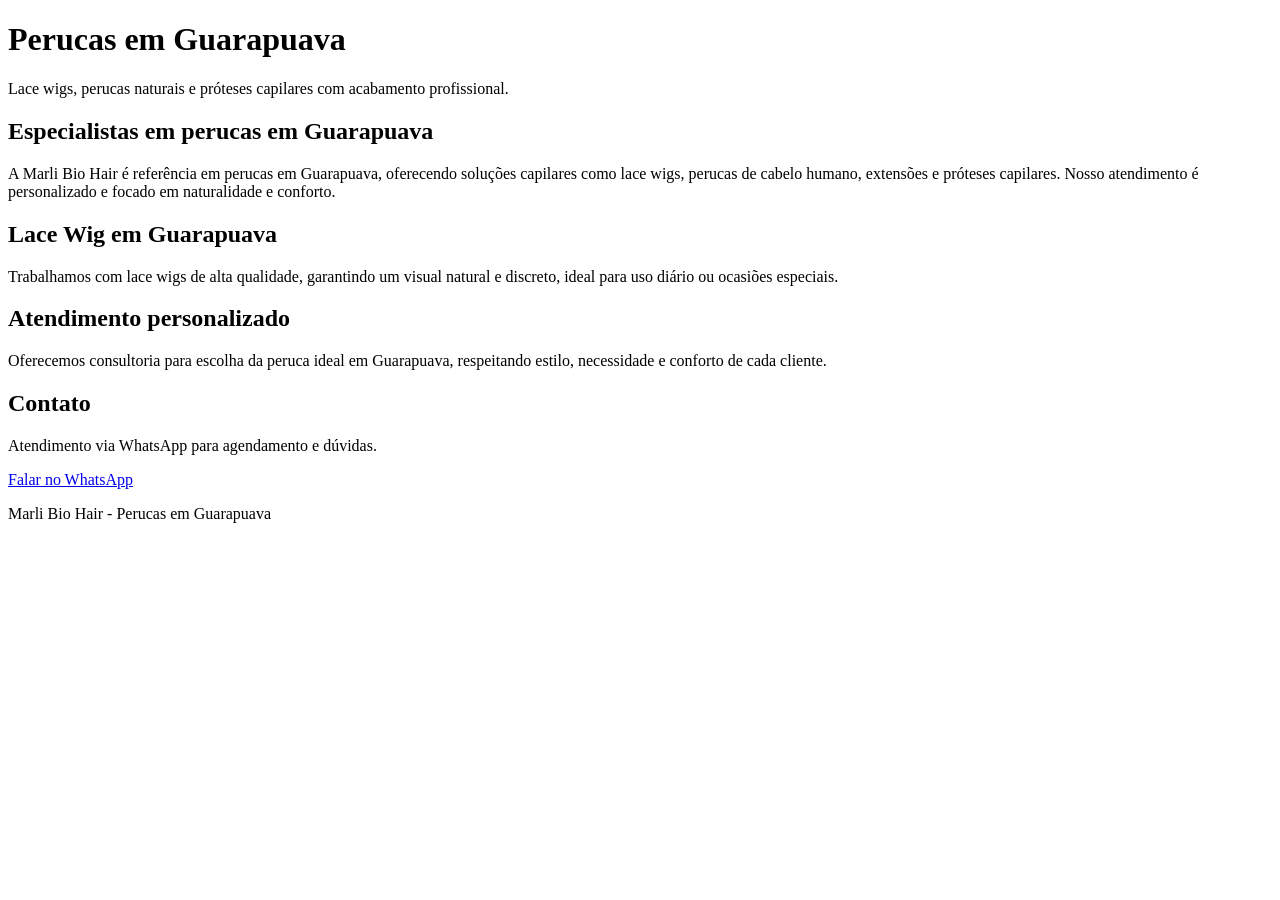
==== perucas-guarapuava.html @ f572aa87 "refactor" ====
<!DOCTYPE html>
<html lang="pt-br">

<head>
  <meta charset="UTF-8">
  <meta name="viewport" content="width=device-width, initial-scale=1.0">

  <title>Perucas em Guarapuava | Lace Wig e Cabelos Naturais | Marli Bio Hair</title>

  <meta name="description" content="Especialistas em perucas em Guarapuava. Lace wigs, próteses capilares e cabelos naturais com atendimento personalizado e resultado natural.">

  <link rel="canonical" href="https://leads777-gif.github.io/marli-bio-hair/perucas-guarapuava.html">

  <meta name="robots" content="index,follow">
</head>

<body>

  <header>
    <h1>Perucas em Guarapuava</h1>
    <p>Lace wigs, perucas naturais e próteses capilares com acabamento profissional.</p>
  </header>

  <main>

    <section>
      <h2>Especialistas em perucas em Guarapuava</h2>
      <p>
        A Marli Bio Hair é referência em perucas em Guarapuava, oferecendo soluções capilares
        como lace wigs, perucas de cabelo humano, extensões e próteses capilares.
        Nosso atendimento é personalizado e focado em naturalidade e conforto.
      </p>
    </section>

    <section>
      <h2>Lace Wig em Guarapuava</h2>
      <p>
        Trabalhamos com lace wigs de alta qualidade, garantindo um visual natural e discreto,
        ideal para uso diário ou ocasiões especiais.
      </p>
    </section>

    <section>
      <h2>Atendimento personalizado</h2>
      <p>
        Oferecemos consultoria para escolha da peruca ideal em Guarapuava,
        respeitando estilo, necessidade e conforto de cada cliente.
      </p>
    </section>

    <section>
      <h2>Contato</h2>
      <p>
        Atendimento via WhatsApp para agendamento e dúvidas.
      </p>

      <a href="https://wa.me/5542999454147" target="_blank">
        Falar no WhatsApp
      </a>
    </section>

  </main>

  <footer>
    <p>Marli Bio Hair - Perucas em Guarapuava</p>
  </footer>

</body>
</html>
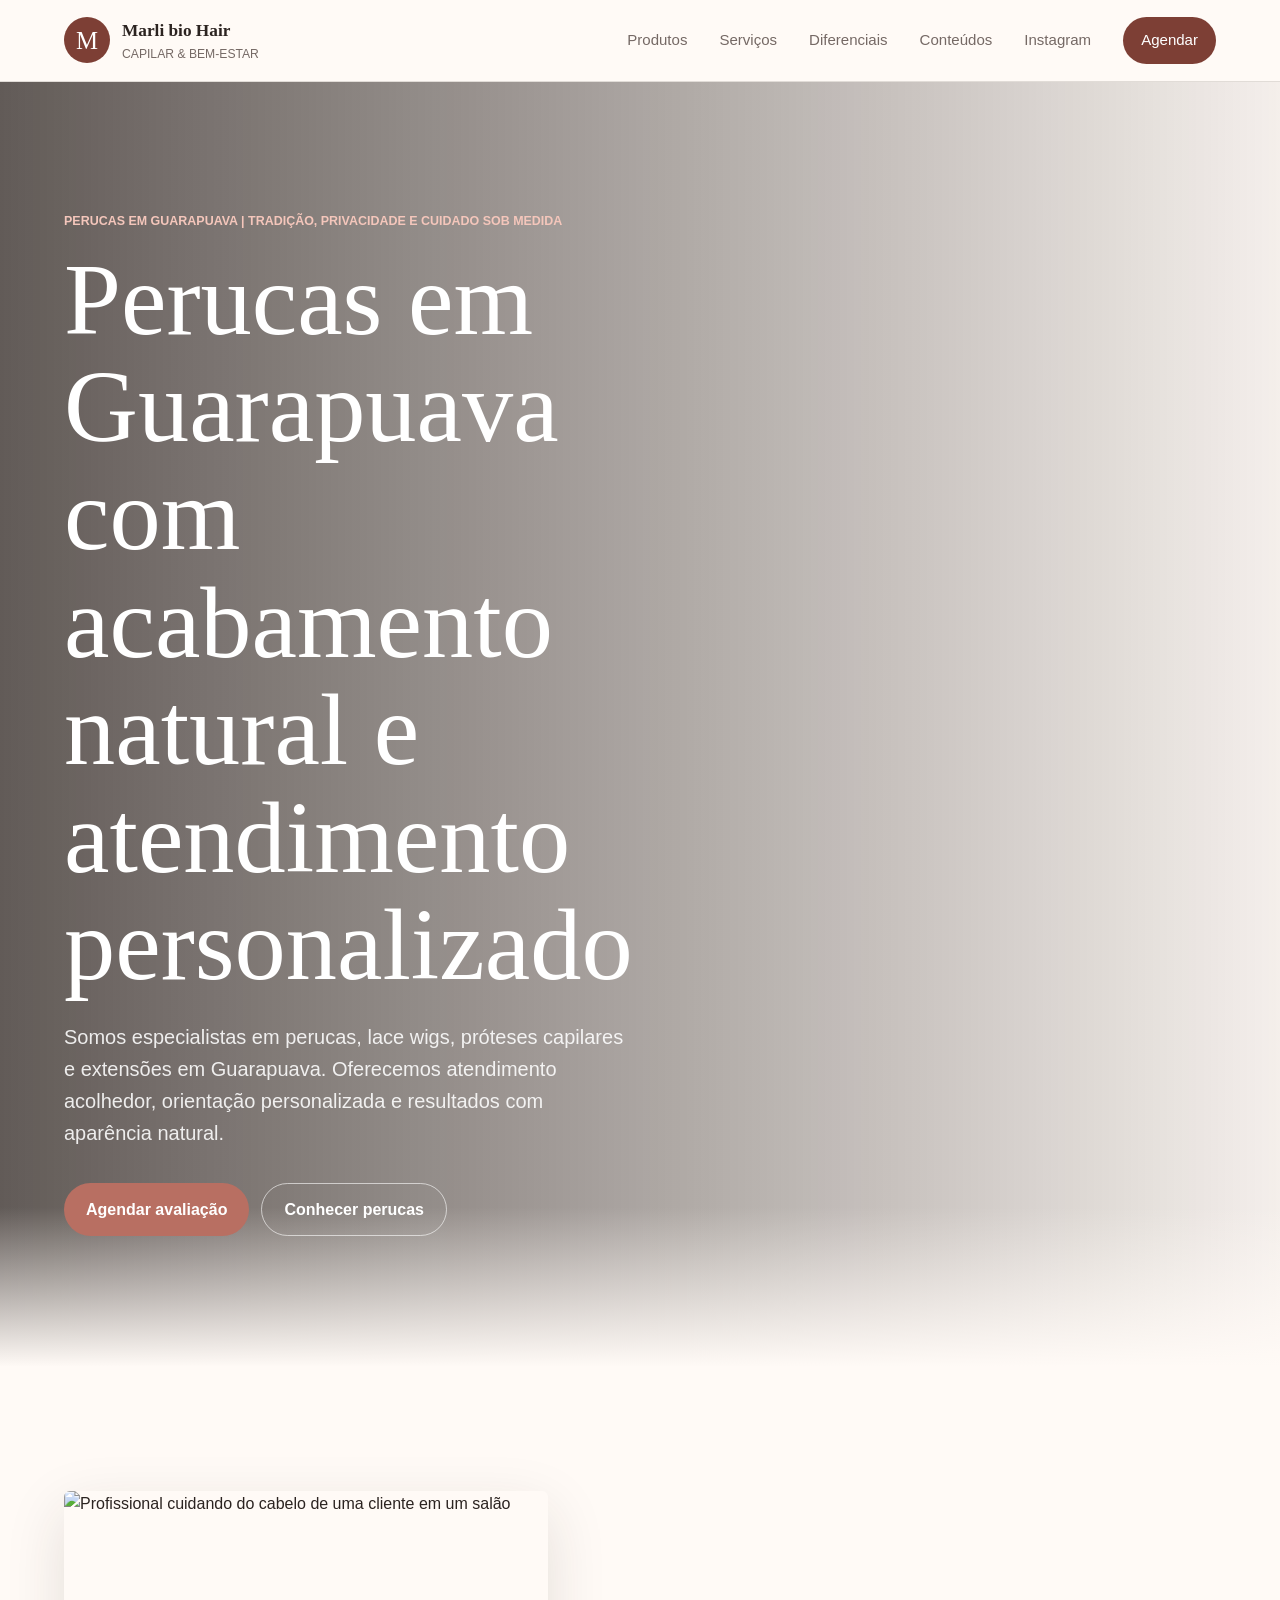
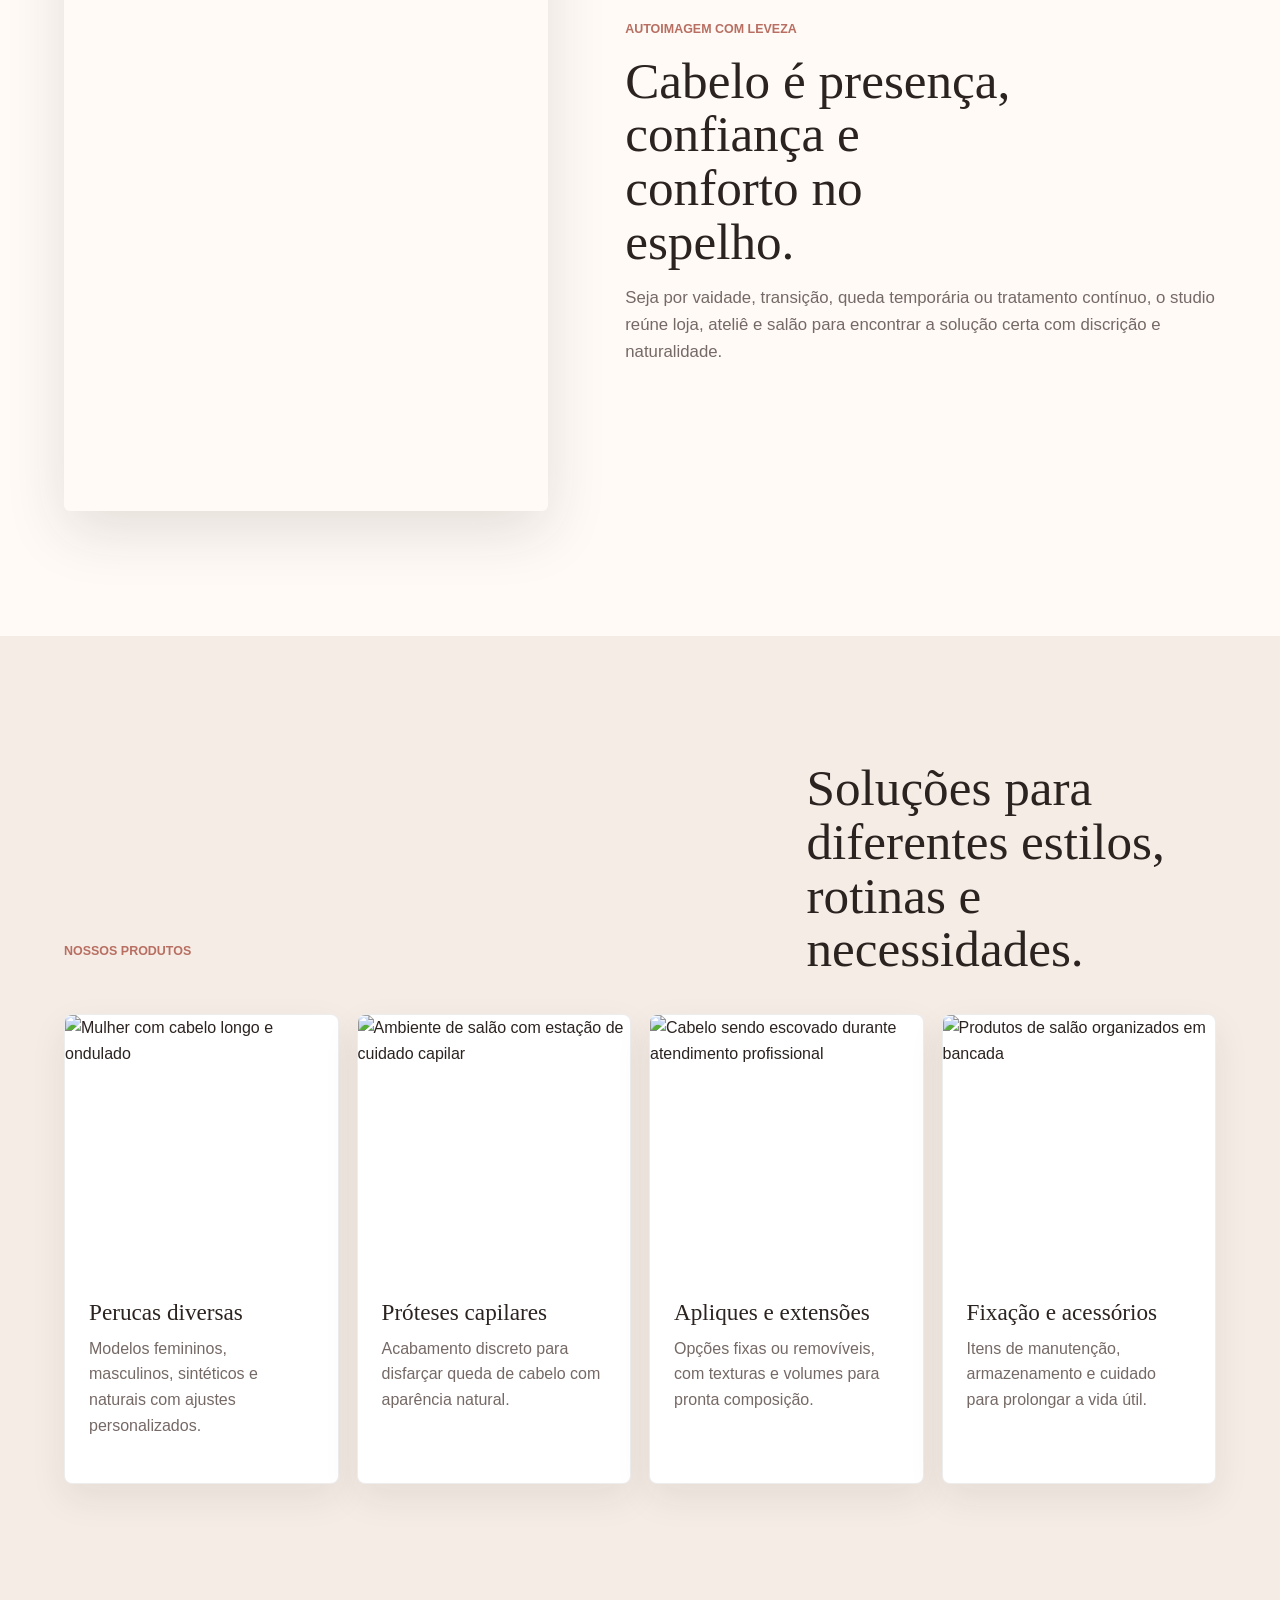
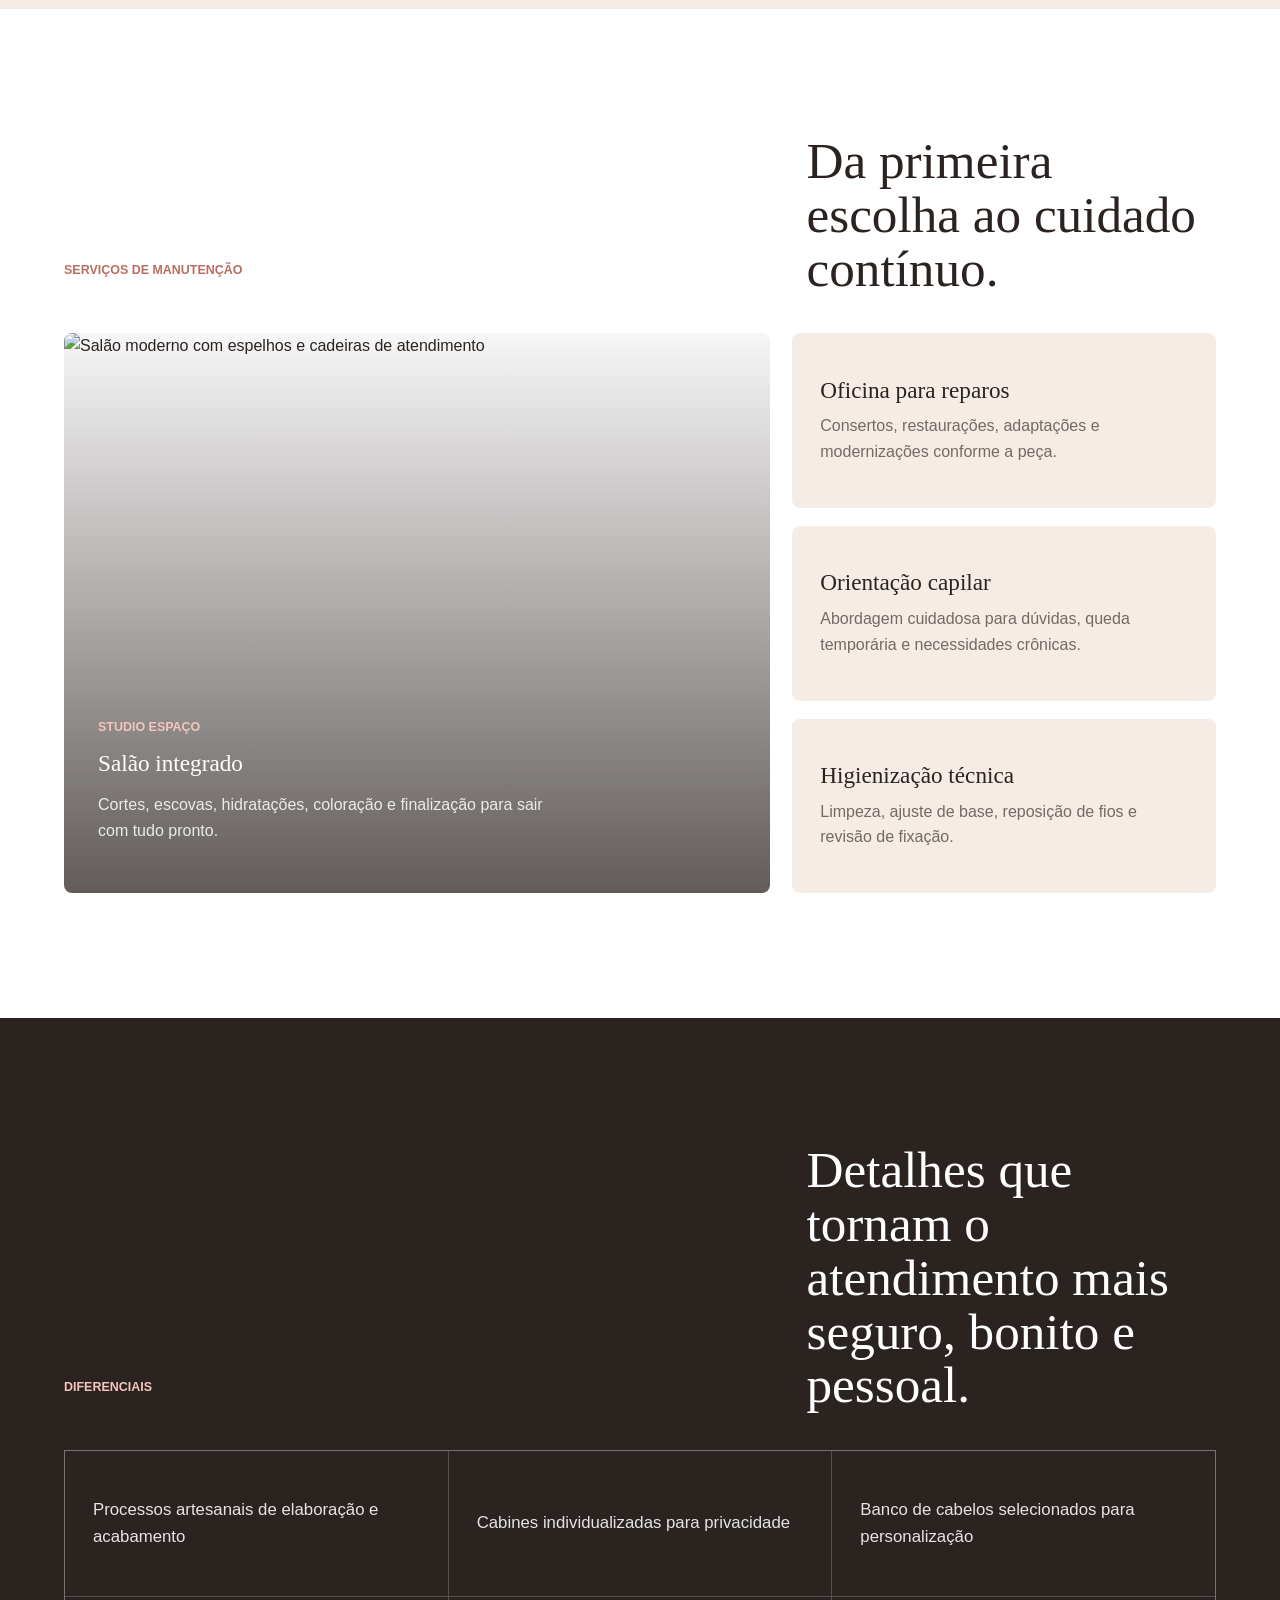
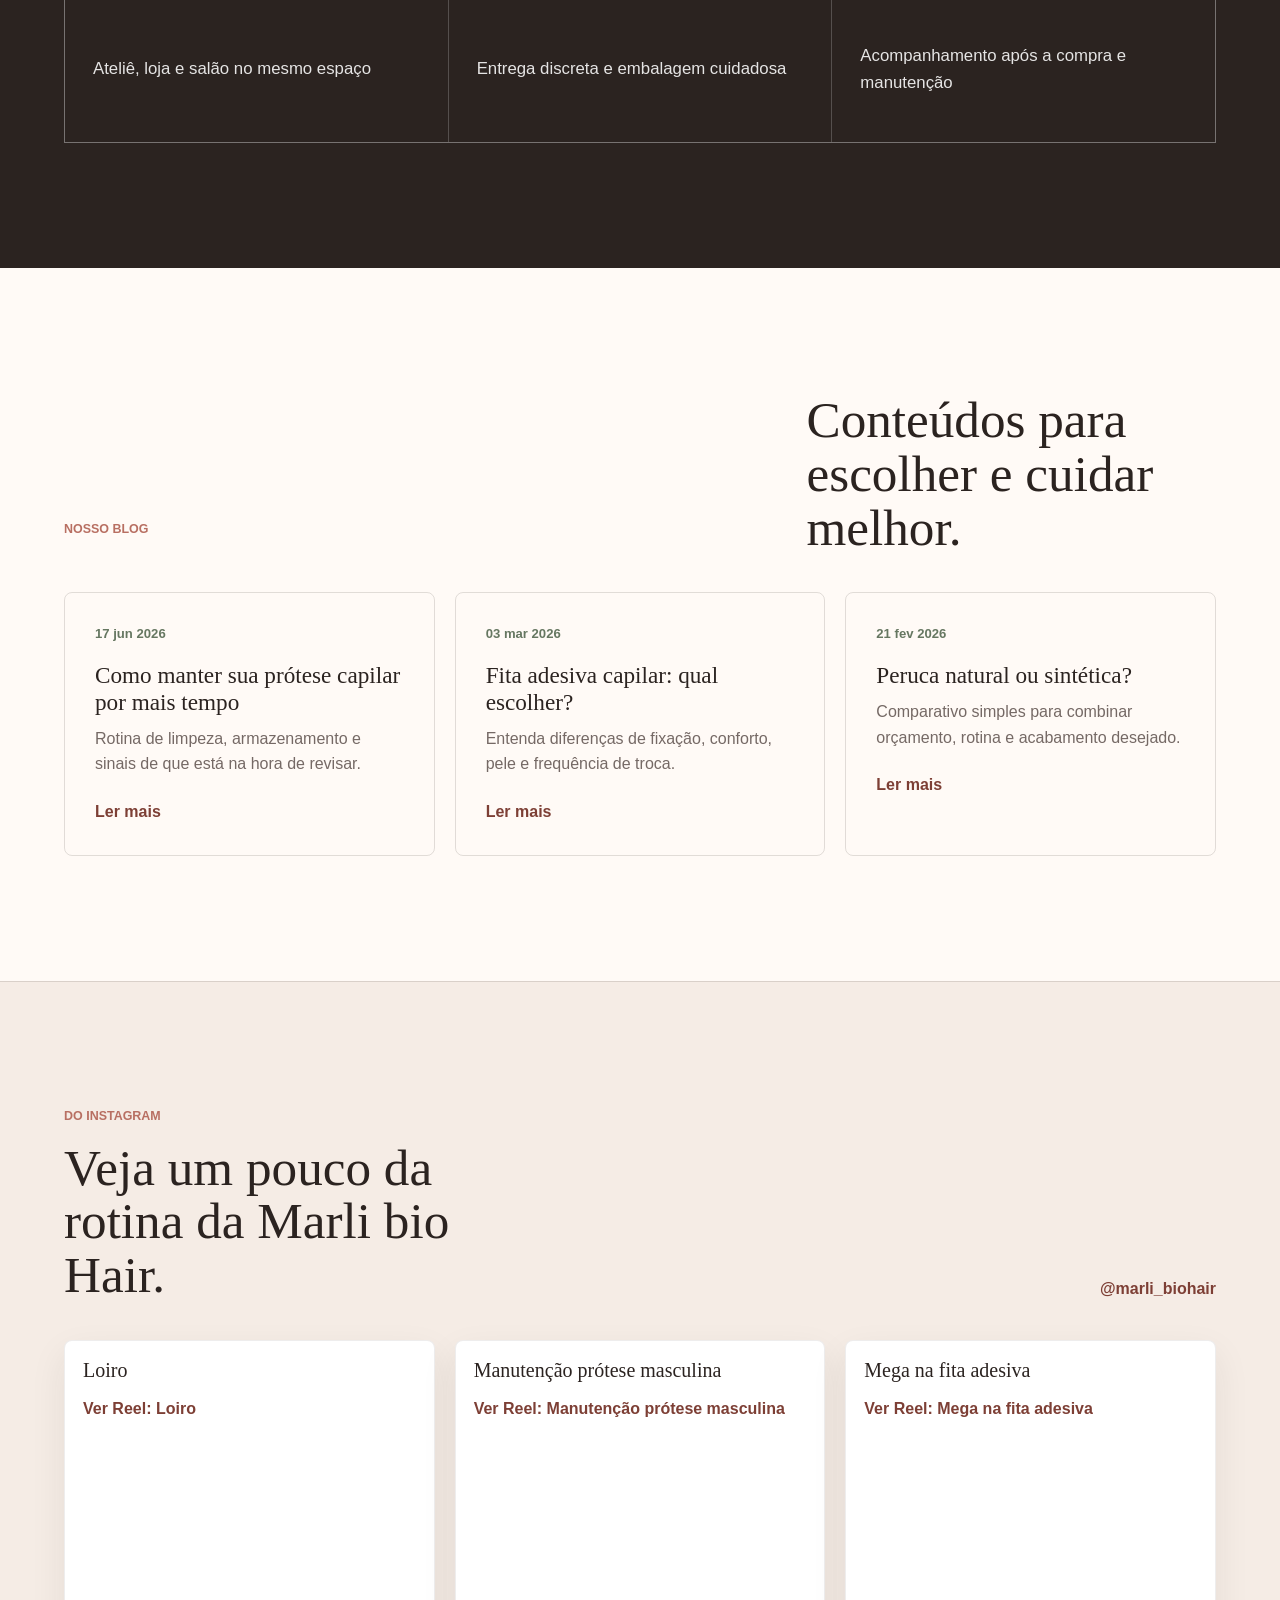
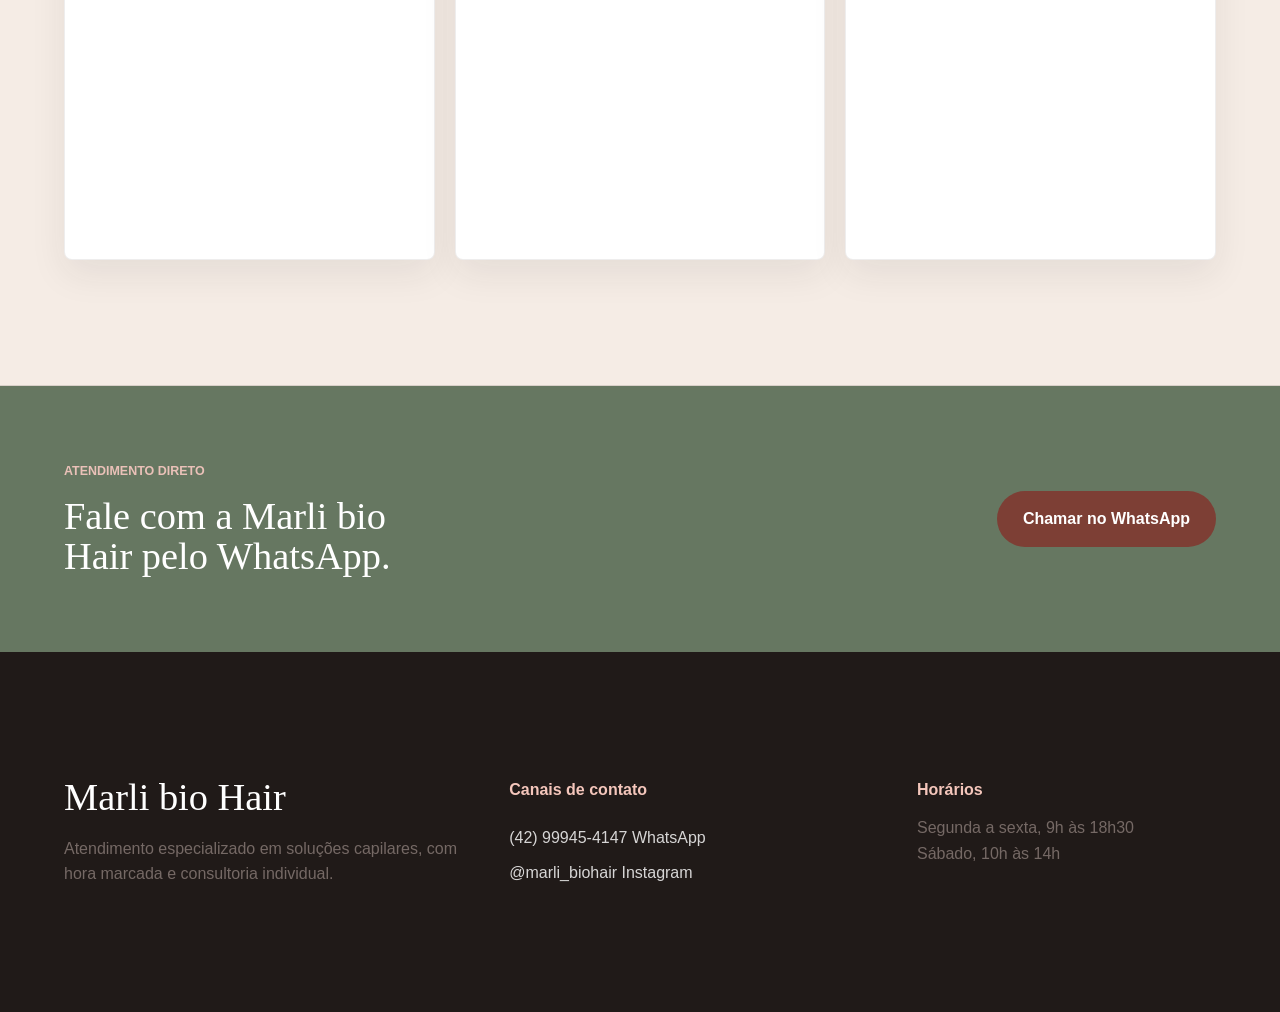
==== commit 9b6747e0: "refactor" ====
--- a/perucas-guarapuava.html
+++ b/perucas-guarapuava.html
@@ -1,69 +1,346 @@
 <!DOCTYPE html>
-<html lang="pt-br">
-
-<head>
-  <meta charset="UTF-8">
-  <meta name="viewport" content="width=device-width, initial-scale=1.0">
-
-  <title>Perucas em Guarapuava | Lace Wig e Cabelos Naturais | Marli Bio Hair</title>
-
-  <meta name="description" content="Especialistas em perucas em Guarapuava. Lace wigs, próteses capilares e cabelos naturais com atendimento personalizado e resultado natural.">
-
-  <link rel="canonical" href="https://leads777-gif.github.io/marli-bio-hair/perucas-guarapuava.html">
-
-  <meta name="robots" content="index,follow">
-</head>
-
-<body>
-
-  <header>
-    <h1>Perucas em Guarapuava</h1>
-    <p>Lace wigs, perucas naturais e próteses capilares com acabamento profissional.</p>
-  </header>
-
-  <main>
-
-    <section>
-      <h2>Especialistas em perucas em Guarapuava</h2>
-      <p>
-        A Marli Bio Hair é referência em perucas em Guarapuava, oferecendo soluções capilares
-        como lace wigs, perucas de cabelo humano, extensões e próteses capilares.
-        Nosso atendimento é personalizado e focado em naturalidade e conforto.
-      </p>
-    </section>
-
-    <section>
-      <h2>Lace Wig em Guarapuava</h2>
-      <p>
-        Trabalhamos com lace wigs de alta qualidade, garantindo um visual natural e discreto,
-        ideal para uso diário ou ocasiões especiais.
-      </p>
-    </section>
-
-    <section>
-      <h2>Atendimento personalizado</h2>
-      <p>
-        Oferecemos consultoria para escolha da peruca ideal em Guarapuava,
-        respeitando estilo, necessidade e conforto de cada cliente.
-      </p>
-    </section>
-
-    <section>
-      <h2>Contato</h2>
-      <p>
-        Atendimento via WhatsApp para agendamento e dúvidas.
-      </p>
-
-      <a href="https://wa.me/5542999454147" target="_blank">
-        Falar no WhatsApp
+<html lang="pt-BR">
+  <head>
+    <meta charset="UTF-8">
+
+    <meta name="viewport" content="width=device-width, initial-scale=1.0">
+    
+    <meta name="description" content="Loja de perucas em Guarapuava. Trabalhamos com lace wigs, cabelos naturais, próteses capilares e atendimento personalizado.">
+    <meta name="keywords" content="perucas guarapuava, lace wig guarapuava, cabelo humano guarapuava, prótese capilar, perucas femininas">
+
+    <meta name="robots" content="index, follow">
+    <link rel="canonical" href="https://leads777-gif.github.io/marli-bio-hair/">
+
+    <meta property="og:title" content="Perucas em Guarapuava | Marli Bio Hair">
+    <meta property="og:description" content="Perucas, Lace Wig, cabelos naturais e próteses capilares em Guarapuava.">
+    <meta property="og:type" content="website">
+    <meta property="og:url" content="https://leads777-gif.github.io/marli-bio-hair/">
+    <title>Perucas em Guarapuava | Marli Bio Hair - Lace Wig e Cabelos Naturais</title>
+
+    <link rel="preconnect" href="https://images.unsplash.com">
+    <link rel="stylesheet" href="styles.css">
+  </head>
+  <body>
+    <header class="site-header" id="topo">
+      <a class="brand" href="#topo" aria-label="Marli bio Hair">
+        <span class="brand-mark">M</span>
+        <span>
+          <strong>Marli bio Hair</strong>
+          <small>capilar & bem-estar</small>
+        </span>
       </a>
-    </section>
-
-  </main>
-
-  <footer>
-    <p>Marli Bio Hair - Perucas em Guarapuava</p>
-  </footer>
-
-</body>
-</html>+
+      <button class="menu-toggle" type="button" aria-expanded="false" aria-controls="menu">
+        <span></span>
+        <span></span>
+        <span></span>
+      </button>
+
+      <nav class="nav" id="menu" aria-label="Navegação principal">
+        <a href="#produtos">Produtos</a>
+        <a href="#servicos">Serviços</a>
+        <a href="#diferenciais">Diferenciais</a>
+        <a href="#conteudos">Conteúdos</a>
+        <a href="#instagram">Instagram</a>
+        <a class="nav-cta" href="https://wa.me/5542999454147" target="_blank" rel="noopener">Agendar</a>
+      </nav>
+    </header>
+
+    <main>
+      <section class="hero" aria-label="Studio especializado em perucas em Guarapuava">
+
+        <div class="hero-media"></div>
+
+        <div class="hero-content">
+
+          <p class="eyebrow">Perucas em Guarapuava | Tradição, privacidade e cuidado sob medida</p>
+
+          <h1>Perucas em Guarapuava com acabamento natural e atendimento personalizado</h1>
+
+          <p>
+            Somos especialistas em perucas, lace wigs, próteses capilares e extensões em Guarapuava.
+            Oferecemos atendimento acolhedor, orientação personalizada e resultados com aparência natural.
+          </p>
+
+          <div class="hero-actions">
+            <a class="button primary" href="https://wa.me/5542999454147" target="_blank" rel="noopener">
+              Agendar avaliação
+            </a>
+
+            <a class="button secondary" href="#produtos">
+              Conhecer perucas
+            </a>
+          </div>
+
+        </div>
+      </section>
+
+      <section class="intro section-pad">
+        <div class="intro-image">
+          <img
+            src="https://images.unsplash.com/photo-1522337360788-8b13dee7a37e?auto=format&fit=crop&w=900&q=80"
+            alt="Profissional cuidando do cabelo de uma cliente em um salão"
+          />
+        </div>
+        <div class="intro-copy">
+          <p class="eyebrow">Autoimagem com leveza</p>
+          <h2>Cabelo é presença, confiança e conforto no espelho.</h2>
+          <p>
+            Seja por vaidade, transição, queda temporária ou tratamento contínuo,
+            o studio reúne loja, ateliê e salão para encontrar a solução certa
+            com discrição e naturalidade.
+          </p>
+        </div>
+      </section>
+
+      <section class="products section-pad" id="produtos">
+        <div class="section-heading">
+          <p class="eyebrow">Nossos produtos</p>
+          <h2>Soluções para diferentes estilos, rotinas e necessidades.</h2>
+        </div>
+
+        <div class="product-grid">
+          <article class="product-card">
+            <img
+              src="https://images.unsplash.com/photo-1519699047748-de8e457a634e?auto=format&fit=crop&w=700&q=80"
+              alt="Mulher com cabelo longo e ondulado"
+            />
+            <div>
+              <h3>Perucas diversas</h3>
+              <p>Modelos femininos, masculinos, sintéticos e naturais com ajustes personalizados.</p>
+            </div>
+          </article>
+
+          <article class="product-card">
+            <img
+              src="https://images.unsplash.com/photo-1560066984-138dadb4c035?auto=format&fit=crop&w=700&q=80"
+              alt="Ambiente de salão com estação de cuidado capilar"
+            />
+            <div>
+              <h3>Próteses capilares</h3>
+              <p>Acabamento discreto para disfarçar queda de cabelo com aparência natural.</p>
+            </div>
+          </article>
+
+          <article class="product-card">
+            <img
+              src="https://images.unsplash.com/photo-1595476108010-b4d1f102b1b1?auto=format&fit=crop&w=700&q=80"
+              alt="Cabelo sendo escovado durante atendimento profissional"
+            />
+            <div>
+              <h3>Apliques e extensões</h3>
+              <p>Opções fixas ou removíveis, com texturas e volumes para pronta composição.</p>
+            </div>
+          </article>
+
+          <article class="product-card">
+            <img
+              src="https://images.unsplash.com/photo-1521590832167-7bcbfaa6381f?auto=format&fit=crop&w=700&q=80"
+              alt="Produtos de salão organizados em bancada"
+            />
+            <div>
+              <h3>Fixação e acessórios</h3>
+              <p>Itens de manutenção, armazenamento e cuidado para prolongar a vida útil.</p>
+            </div>
+          </article>
+        </div>
+      </section>
+
+      <section class="services section-pad" id="servicos">
+        <div class="section-heading">
+          <p class="eyebrow">Serviços de manutenção</p>
+          <h2>Da primeira escolha ao cuidado contínuo.</h2>
+        </div>
+
+        <div class="service-layout">
+          <article class="service-feature">
+            <img
+              src="https://images.unsplash.com/photo-1622287162716-f311baa1a2b8?auto=format&fit=crop&w=1100&q=80"
+              alt="Salão moderno com espelhos e cadeiras de atendimento"
+            />
+            <div>
+              <span>Studio Espaço</span>
+              <h3>Salão integrado</h3>
+              <p>Cortes, escovas, hidratações, coloração e finalização para sair com tudo pronto.</p>
+            </div>
+          </article>
+
+          <div class="service-list">
+            <article>
+              <h3>Oficina para reparos</h3>
+              <p>Consertos, restaurações, adaptações e modernizações conforme a peça.</p>
+            </article>
+            <article>
+              <h3>Orientação capilar</h3>
+              <p>Abordagem cuidadosa para dúvidas, queda temporária e necessidades crônicas.</p>
+            </article>
+            <article>
+              <h3>Higienização técnica</h3>
+              <p>Limpeza, ajuste de base, reposição de fios e revisão de fixação.</p>
+            </article>
+          </div>
+        </div>
+      </section>
+
+      <section class="differentials section-pad" id="diferenciais">
+        <div class="section-heading">
+          <p class="eyebrow">Diferenciais</p>
+          <h2>Detalhes que tornam o atendimento mais seguro, bonito e pessoal.</h2>
+        </div>
+
+        <div class="diff-grid">
+          <div>Processos artesanais de elaboração e acabamento</div>
+          <div>Cabines individualizadas para privacidade</div>
+          <div>Banco de cabelos selecionados para personalização</div>
+          <div>Ateliê, loja e salão no mesmo espaço</div>
+          <div>Entrega discreta e embalagem cuidadosa</div>
+          <div>Acompanhamento após a compra e manutenção</div>
+        </div>
+      </section>
+
+      <section class="blog section-pad" id="conteudos">
+        <div class="section-heading">
+          <p class="eyebrow">Nosso blog</p>
+          <h2>Conteúdos para escolher e cuidar melhor.</h2>
+        </div>
+
+        <div class="blog-grid">
+          <article class="blog-card">
+            <span>17 jun 2026</span>
+            <h3>Como manter sua prótese capilar por mais tempo</h3>
+            <p>Rotina de limpeza, armazenamento e sinais de que está na hora de revisar.</p>
+            <button class="read-more" type="button" aria-expanded="false">Ler mais</button>
+            <div class="blog-detail" hidden>
+              <img
+                src="https://images.unsplash.com/photo-1521590832167-7bcbfaa6381f?auto=format&fit=crop&w=700&q=80"
+                alt="Produtos de cuidado capilar sobre uma bancada"
+              />
+              <div>
+                <h4>Resumo</h4>
+                <p>Uma boa manutenção evita acúmulo de resíduos, preserva a base e mantém o visual natural por mais tempo.</p>
+                <strong>Exemplo:</strong>
+                <p>Após usar, guarde a peça seca em suporte arejado e agende revisão quando a fixação perder conforto.</p>
+              </div>
+            </div>
+          </article>
+          <article class="blog-card">
+            <span>03 mar 2026</span>
+            <h3>Fita adesiva capilar: qual escolher?</h3>
+            <p>Entenda diferenças de fixação, conforto, pele e frequência de troca.</p>
+            <button class="read-more" type="button" aria-expanded="false">Ler mais</button>
+            <div class="blog-detail" hidden>
+              <img
+                src="https://images.unsplash.com/photo-1515377905703-c4788e51af15?auto=format&fit=crop&w=700&q=80"
+                alt="Profissional separando materiais de beleza"
+              />
+              <div>
+                <h4>Resumo</h4>
+                <p>A escolha depende da oleosidade da pele, tempo de uso desejado e sensibilidade da região de aplicação.</p>
+                <strong>Exemplo:</strong>
+                <p>Para uso diário, uma fita mais suave pode ser melhor; para longa duração, prefira maior aderência.</p>
+              </div>
+            </div>
+          </article>
+          <article class="blog-card">
+            <span>21 fev 2026</span>
+            <h3>Peruca natural ou sintética?</h3>
+            <p>Comparativo simples para combinar orçamento, rotina e acabamento desejado.</p>
+            <button class="read-more" type="button" aria-expanded="false">Ler mais</button>
+            <div class="blog-detail" hidden>
+              <img
+                src="https://images.unsplash.com/photo-1519699047748-de8e457a634e?auto=format&fit=crop&w=700&q=80"
+                alt="Mulher com cabelo longo e acabamento natural"
+              />
+              <div>
+                <h4>Resumo</h4>
+                <p>A natural permite mais personalização; a sintética costuma ser prática, leve e com penteado estável.</p>
+                <strong>Exemplo:</strong>
+                <p>Quem gosta de mudar finalização pode preferir cabelo natural; quem busca praticidade pode ir de sintética.</p>
+              </div>
+            </div>
+          </article>
+        </div>
+      </section>
+
+      <section class="instagram-preview section-pad" id="instagram" aria-label="Prévia do Instagram da Marli bio Hair">
+        <div class="section-heading">
+          <div>
+            <p class="eyebrow">Do Instagram</p>
+            <h2>Veja um pouco da rotina da Marli bio Hair.</h2>
+          </div>
+          <a class="instagram-profile" href="https://www.instagram.com/marli_biohair/" target="_blank" rel="noopener">
+            @marli_biohair
+          </a>
+        </div>
+
+        <div class="instagram-grid">
+          <article class="instagram-card">
+            <h3>Loiro</h3>
+            <blockquote
+              class="instagram-media"
+              data-instgrm-captioned
+              data-instgrm-permalink="https://www.instagram.com/reel/DNEtqW5slXv/"
+              data-instgrm-version="14"
+            >
+              <a href="https://www.instagram.com/reel/DNEtqW5slXv/" target="_blank" rel="noopener">Ver Reel: Loiro</a>
+            </blockquote>
+          </article>
+          <article class="instagram-card">
+            <h3>Manutenção prótese masculina</h3>
+            <blockquote
+              class="instagram-media"
+              data-instgrm-captioned
+              data-instgrm-permalink="https://www.instagram.com/reel/DNgz7N6hz6r/"
+              data-instgrm-version="14"
+            >
+              <a href="https://www.instagram.com/reel/DNgz7N6hz6r/" target="_blank" rel="noopener">Ver Reel: Manutenção prótese masculina</a>
+            </blockquote>
+          </article>
+          <article class="instagram-card">
+            <h3>Mega na fita adesiva</h3>
+            <blockquote
+              class="instagram-media"
+              data-instgrm-captioned
+              data-instgrm-permalink="https://www.instagram.com/reel/C-Tlzz4gf_u/"
+              data-instgrm-version="14"
+            >
+              <a href="https://www.instagram.com/reel/C-Tlzz4gf_u/" target="_blank" rel="noopener">Ver Reel: Mega na fita adesiva</a>
+            </blockquote>
+          </article>
+        </div>
+      </section>
+
+      <section class="whatsapp-cta">
+        <div>
+          <p class="eyebrow">Atendimento direto</p>
+          <h2>Fale com a Marli bio Hair pelo WhatsApp.</h2>
+        </div>
+        <a class="whatsapp-link" href="https://wa.me/5542999454147" target="_blank" rel="noopener">
+          Chamar no WhatsApp
+        </a>
+      </section>
+    </main>
+
+    <footer class="footer section-pad" id="contato">
+      <div>
+        <h2>Marli bio Hair</h2>
+        <p>
+          Atendimento especializado em soluções capilares, com hora marcada e
+          consultoria individual.
+        </p>
+      </div>
+      <address>
+        <strong>Canais de contato</strong>
+        <a href="https://wa.me/5542999454147" target="_blank" rel="noopener">(42) 99945-4147 WhatsApp</a>
+        <a href="https://www.instagram.com/marli_biohair/" target="_blank" rel="noopener">@marli_biohair Instagram</a>
+      </address>
+      <div>
+        <strong>Horários</strong>
+        <p>Segunda a sexta, 9h às 18h30<br />Sábado, 10h às 14h</p>
+      </div>
+    </footer>
+
+    <script async src="https://www.instagram.com/embed.js"></script>
+    <script src="script.js"></script>
+  </body>
+</html>
--- a/styles.css
+++ b/styles.css
@@ -0,0 +1,690 @@
+:root {
+  --ink: #2b2320;
+  --muted: #756965;
+  --paper: #fffaf6;
+  --soft: #f5ece5;
+  --rose: #b86f62;
+  --rose-dark: #7d3f35;
+  --sage: #667761;
+  --gold: #c79955;
+  --line: rgba(43, 35, 32, 0.14);
+  --shadow: 0 20px 60px rgba(43, 35, 32, 0.13);
+}
+
+* {
+  box-sizing: border-box;
+}
+
+html {
+  scroll-behavior: smooth;
+}
+
+body {
+  margin: 0;
+  color: var(--ink);
+  background: var(--paper);
+  font-family: "Segoe UI", Arial, sans-serif;
+  line-height: 1.6;
+}
+
+img {
+  display: block;
+  width: 100%;
+}
+
+a {
+  color: inherit;
+  text-decoration: none;
+}
+
+.site-header {
+  position: sticky;
+  top: 0;
+  z-index: 10;
+  display: flex;
+  align-items: center;
+  justify-content: space-between;
+  gap: 24px;
+  min-height: 82px;
+  padding: 14px clamp(20px, 5vw, 72px);
+  background: rgba(255, 250, 246, 0.92);
+  border-bottom: 1px solid var(--line);
+  backdrop-filter: blur(16px);
+}
+
+.brand {
+  display: inline-flex;
+  align-items: center;
+  gap: 12px;
+  min-width: max-content;
+}
+
+.brand-mark {
+  display: grid;
+  width: 46px;
+  height: 46px;
+  place-items: center;
+  color: #fff;
+  background: var(--rose-dark);
+  border-radius: 50%;
+  font-family: Georgia, serif;
+  font-size: 1.55rem;
+}
+
+.brand strong,
+.brand small {
+  display: block;
+}
+
+.brand strong {
+  font-family: Georgia, serif;
+  font-size: 1.08rem;
+  letter-spacing: 0;
+}
+
+.brand small {
+  color: var(--muted);
+  font-size: 0.76rem;
+  text-transform: uppercase;
+}
+
+.nav {
+  display: flex;
+  align-items: center;
+  gap: clamp(14px, 2.5vw, 34px);
+  color: var(--muted);
+  font-size: 0.94rem;
+}
+
+.nav a {
+  transition: color 180ms ease;
+}
+
+.nav a:hover {
+  color: var(--rose-dark);
+}
+
+.nav-cta {
+  padding: 11px 18px;
+  color: #fff !important;
+  background: var(--rose-dark);
+  border-radius: 999px;
+}
+
+.menu-toggle {
+  display: none;
+  width: 44px;
+  height: 44px;
+  padding: 0;
+  background: transparent;
+  border: 1px solid var(--line);
+  border-radius: 50%;
+}
+
+.menu-toggle span {
+  display: block;
+  width: 18px;
+  height: 2px;
+  margin: 4px auto;
+  background: var(--ink);
+}
+
+.hero {
+  position: relative;
+  min-height: calc(100vh - 82px);
+  display: grid;
+  align-items: center;
+  padding: clamp(70px, 12vw, 130px) clamp(20px, 5vw, 72px);
+  overflow: hidden;
+}
+
+.hero::after {
+  position: absolute;
+  right: 0;
+  bottom: -1px;
+  left: 0;
+  height: 160px;
+  content: "";
+  background: linear-gradient(180deg, rgba(255, 250, 246, 0), var(--paper));
+}
+
+.hero-media {
+  position: absolute;
+  inset: 0;
+  background:
+    linear-gradient(90deg, rgba(43, 35, 32, 0.74) 0%, rgba(43, 35, 32, 0.45) 42%, rgba(43, 35, 32, 0.05) 100%),
+    url("https://images.unsplash.com/photo-1562322140-8baeececf3df?auto=format&fit=crop&w=1800&q=82") center / cover;
+}
+
+.hero-content {
+  position: relative;
+  z-index: 1;
+  width: min(650px, 100%);
+  color: #fff;
+}
+
+.eyebrow {
+  margin: 0 0 14px;
+  color: var(--rose);
+  font-size: 0.78rem;
+  font-weight: 700;
+  letter-spacing: 0;
+  text-transform: uppercase;
+}
+
+.hero .eyebrow {
+  color: #f4c6bb;
+}
+
+h1,
+h2,
+h3,
+p {
+  overflow-wrap: anywhere;
+}
+
+h1,
+h2 {
+  margin: 0;
+  font-family: Georgia, "Times New Roman", serif;
+  font-weight: 500;
+  line-height: 1.05;
+}
+
+h1 {
+  max-width: 12ch;
+  font-size: clamp(3.2rem, 8vw, 7.7rem);
+}
+
+h2 {
+  max-width: 16ch;
+  font-size: clamp(2rem, 4vw, 4.45rem);
+}
+
+h3 {
+  margin: 0 0 10px;
+  font-family: Georgia, "Times New Roman", serif;
+  font-size: 1.45rem;
+  font-weight: 500;
+  line-height: 1.15;
+}
+
+.hero-content p:not(.eyebrow) {
+  width: min(570px, 100%);
+  margin: 22px 0 0;
+  color: rgba(255, 255, 255, 0.88);
+  font-size: clamp(1.05rem, 2vw, 1.25rem);
+}
+
+.hero-actions {
+  display: flex;
+  flex-wrap: wrap;
+  gap: 12px;
+  margin-top: 34px;
+}
+
+.button {
+  display: inline-flex;
+  align-items: center;
+  justify-content: center;
+  min-height: 48px;
+  padding: 13px 22px;
+  border-radius: 999px;
+  font-weight: 700;
+}
+
+.primary {
+  color: #fff;
+  background: var(--rose);
+}
+
+.secondary {
+  color: #fff;
+  border: 1px solid rgba(255, 255, 255, 0.6);
+}
+
+.section-pad {
+  padding: clamp(70px, 10vw, 125px) clamp(20px, 5vw, 72px);
+}
+
+.intro {
+  display: grid;
+  grid-template-columns: minmax(240px, 0.82fr) minmax(280px, 1fr);
+  gap: clamp(34px, 6vw, 88px);
+  align-items: center;
+}
+
+.intro-image img {
+  height: min(620px, 68vw);
+  min-height: 360px;
+  object-fit: cover;
+  border-radius: 6px;
+  box-shadow: var(--shadow);
+}
+
+.intro-copy p:not(.eyebrow),
+.section-heading p:not(.eyebrow) {
+  max-width: 720px;
+  color: var(--muted);
+  font-size: 1.05rem;
+}
+
+.products {
+  background: var(--soft);
+}
+
+.section-heading {
+  display: flex;
+  align-items: end;
+  justify-content: space-between;
+  gap: 28px;
+  margin-bottom: 38px;
+}
+
+.product-grid {
+  display: grid;
+  grid-template-columns: repeat(4, minmax(0, 1fr));
+  gap: 18px;
+}
+
+.product-card {
+  min-height: 470px;
+  background: #fff;
+  border: 1px solid rgba(43, 35, 32, 0.08);
+  border-radius: 8px;
+  overflow: hidden;
+  box-shadow: 0 14px 36px rgba(43, 35, 32, 0.08);
+}
+
+.product-card img {
+  height: 260px;
+  object-fit: cover;
+}
+
+.product-card div {
+  padding: 24px;
+}
+
+.product-card p,
+.service-list p,
+.blog-grid p,
+.footer p,
+.footer span {
+  margin: 0;
+  color: var(--muted);
+}
+
+.services {
+  background: #fff;
+}
+
+.service-layout {
+  display: grid;
+  grid-template-columns: minmax(320px, 1.25fr) minmax(280px, 0.75fr);
+  gap: 22px;
+}
+
+.service-feature {
+  position: relative;
+  min-height: 560px;
+  display: grid;
+  align-items: end;
+  overflow: hidden;
+  border-radius: 8px;
+}
+
+.service-feature::after {
+  position: absolute;
+  inset: 0;
+  content: "";
+  background: linear-gradient(180deg, rgba(43, 35, 32, 0.04), rgba(43, 35, 32, 0.74));
+}
+
+.service-feature img {
+  position: absolute;
+  inset: 0;
+  height: 100%;
+  object-fit: cover;
+}
+
+.service-feature div {
+  position: relative;
+  z-index: 1;
+  max-width: 520px;
+  padding: 34px;
+  color: #fff;
+}
+
+.service-feature span {
+  display: block;
+  margin-bottom: 12px;
+  color: #f4c6bb;
+  font-size: 0.78rem;
+  font-weight: 700;
+  text-transform: uppercase;
+}
+
+.service-feature p {
+  color: rgba(255, 255, 255, 0.86);
+}
+
+.service-list {
+  display: grid;
+  gap: 18px;
+}
+
+.service-list article {
+  display: grid;
+  align-content: center;
+  min-height: 174px;
+  padding: 28px;
+  background: var(--soft);
+  border-radius: 8px;
+}
+
+.differentials {
+  background: var(--ink);
+  color: #fff;
+}
+
+.differentials .eyebrow {
+  color: #f4c6bb;
+}
+
+.diff-grid {
+  display: grid;
+  grid-template-columns: repeat(3, minmax(0, 1fr));
+  gap: 1px;
+  background: rgba(255, 255, 255, 0.2);
+  border: 1px solid rgba(255, 255, 255, 0.2);
+}
+
+.diff-grid div {
+  min-height: 145px;
+  display: grid;
+  align-items: center;
+  padding: 28px;
+  background: var(--ink);
+  color: rgba(255, 255, 255, 0.88);
+  font-size: 1.05rem;
+}
+
+.blog-grid {
+  display: grid;
+  grid-template-columns: repeat(3, minmax(0, 1fr));
+  gap: 20px;
+}
+
+.blog-card {
+  padding: 30px;
+  border: 1px solid var(--line);
+  border-radius: 8px;
+}
+
+.blog-grid span {
+  display: block;
+  margin-bottom: 18px;
+  color: var(--sage);
+  font-weight: 700;
+  font-size: 0.82rem;
+}
+
+.read-more {
+  display: inline-flex;
+  align-items: center;
+  justify-content: center;
+  margin-top: 22px;
+  padding: 0;
+  color: var(--rose-dark);
+  background: transparent;
+  border: 0;
+  font: inherit;
+  font-weight: 700;
+  cursor: pointer;
+}
+
+.blog-detail {
+  display: grid;
+  gap: 16px;
+  margin-top: 22px;
+  padding-top: 22px;
+  border-top: 1px solid var(--line);
+}
+
+.blog-detail[hidden] {
+  display: none;
+}
+
+.blog-detail img {
+  height: 170px;
+  object-fit: cover;
+  border-radius: 6px;
+}
+
+.blog-detail h4 {
+  margin: 0 0 8px;
+  font-family: Georgia, "Times New Roman", serif;
+  font-size: 1.1rem;
+  font-weight: 500;
+}
+
+.blog-detail strong {
+  display: block;
+  margin-top: 12px;
+  color: var(--sage);
+  font-size: 0.86rem;
+  text-transform: uppercase;
+}
+
+.instagram-preview {
+  background: var(--soft);
+  border-top: 1px solid var(--line);
+  border-bottom: 1px solid var(--line);
+}
+
+.instagram-profile {
+  flex: 0 0 auto;
+  color: var(--rose-dark);
+  font-weight: 700;
+}
+
+.instagram-grid {
+  display: grid;
+  grid-template-columns: repeat(3, minmax(0, 1fr));
+  gap: 20px;
+}
+
+.instagram-card {
+  display: block;
+  min-height: 520px;
+  padding: 18px;
+  background: #fff;
+  border: 1px solid rgba(43, 35, 32, 0.08);
+  border-radius: 8px;
+  overflow: visible;
+  box-shadow: 0 14px 36px rgba(43, 35, 32, 0.08);
+  transition: transform 180ms ease, box-shadow 180ms ease;
+}
+
+.instagram-card:hover {
+  transform: translateY(-4px);
+  box-shadow: var(--shadow);
+}
+
+.instagram-card h3 {
+  margin-bottom: 14px;
+  font-size: 1.25rem;
+}
+
+.instagram-media {
+  min-width: 0 !important;
+  width: 100% !important;
+  max-width: 100% !important;
+  margin: 0 auto !important;
+}
+
+.instagram-media a {
+  color: var(--rose-dark);
+  font-weight: 700;
+}
+
+.whatsapp-cta {
+  display: grid;
+  grid-template-columns: minmax(280px, 1fr) minmax(280px, 520px);
+  gap: 30px;
+  align-items: center;
+  padding: clamp(42px, 7vw, 76px) clamp(20px, 5vw, 72px);
+  background: var(--sage);
+  color: #fff;
+}
+
+.whatsapp-cta .eyebrow {
+  color: #eac1b8;
+}
+
+.whatsapp-cta h2 {
+  max-width: 18ch;
+  font-size: clamp(1.75rem, 3vw, 3.1rem);
+}
+
+.whatsapp-link {
+  justify-self: end;
+  display: inline-flex;
+  align-items: center;
+  justify-content: center;
+  min-height: 56px;
+  padding: 0 26px;
+  color: #fff;
+  background: var(--rose-dark);
+  border-radius: 999px;
+  font-weight: 700;
+}
+
+.footer {
+  display: grid;
+  grid-template-columns: 1.1fr 1fr 0.8fr;
+  gap: 34px;
+  background: #201a18;
+  color: #fff;
+}
+
+.footer h2 {
+  margin-bottom: 18px;
+  font-size: clamp(2rem, 3vw, 3.4rem);
+}
+
+.footer address {
+  display: grid;
+  gap: 8px;
+  font-style: normal;
+}
+
+.footer strong {
+  display: block;
+  margin-bottom: 12px;
+  color: #f4c6bb;
+}
+
+.footer a {
+  color: rgba(255, 255, 255, 0.82);
+}
+
+@media (max-width: 1000px) {
+  .product-grid,
+  .blog-grid,
+  .instagram-grid {
+    grid-template-columns: repeat(2, minmax(0, 1fr));
+  }
+
+  .service-layout,
+  .whatsapp-cta,
+  .footer {
+    grid-template-columns: 1fr;
+  }
+
+  .diff-grid {
+    grid-template-columns: repeat(2, minmax(0, 1fr));
+  }
+}
+
+@media (max-width: 760px) {
+  .site-header {
+    min-height: 72px;
+  }
+
+  .menu-toggle {
+    display: block;
+  }
+
+  .nav {
+    position: absolute;
+    top: 72px;
+    right: 16px;
+    left: 16px;
+    display: none;
+    flex-direction: column;
+    align-items: stretch;
+    gap: 0;
+    padding: 12px;
+    background: #fff;
+    border: 1px solid var(--line);
+    border-radius: 8px;
+    box-shadow: var(--shadow);
+  }
+
+  .nav.is-open {
+    display: flex;
+  }
+
+  .nav a {
+    padding: 13px 12px;
+  }
+
+  .nav-cta {
+    text-align: center;
+  }
+
+  .hero {
+    min-height: calc(100vh - 72px);
+    padding-top: 78px;
+  }
+
+  .hero-media {
+    background:
+      linear-gradient(180deg, rgba(43, 35, 32, 0.8), rgba(43, 35, 32, 0.4)),
+      url("https://images.unsplash.com/photo-1562322140-8baeececf3df?auto=format&fit=crop&w=1200&q=82") center / cover;
+  }
+
+  .intro,
+  .section-heading {
+    display: block;
+  }
+
+  .intro-image {
+    margin-bottom: 30px;
+  }
+
+  .intro-image img {
+    height: 420px;
+  }
+
+  .product-grid,
+  .blog-grid,
+  .instagram-grid,
+  .diff-grid {
+    grid-template-columns: 1fr;
+  }
+
+  .product-card {
+    min-height: 0;
+  }
+
+  .service-feature {
+    min-height: 460px;
+  }
+
+  .whatsapp-link {
+    justify-self: stretch;
+    width: 100%;
+  }
+}
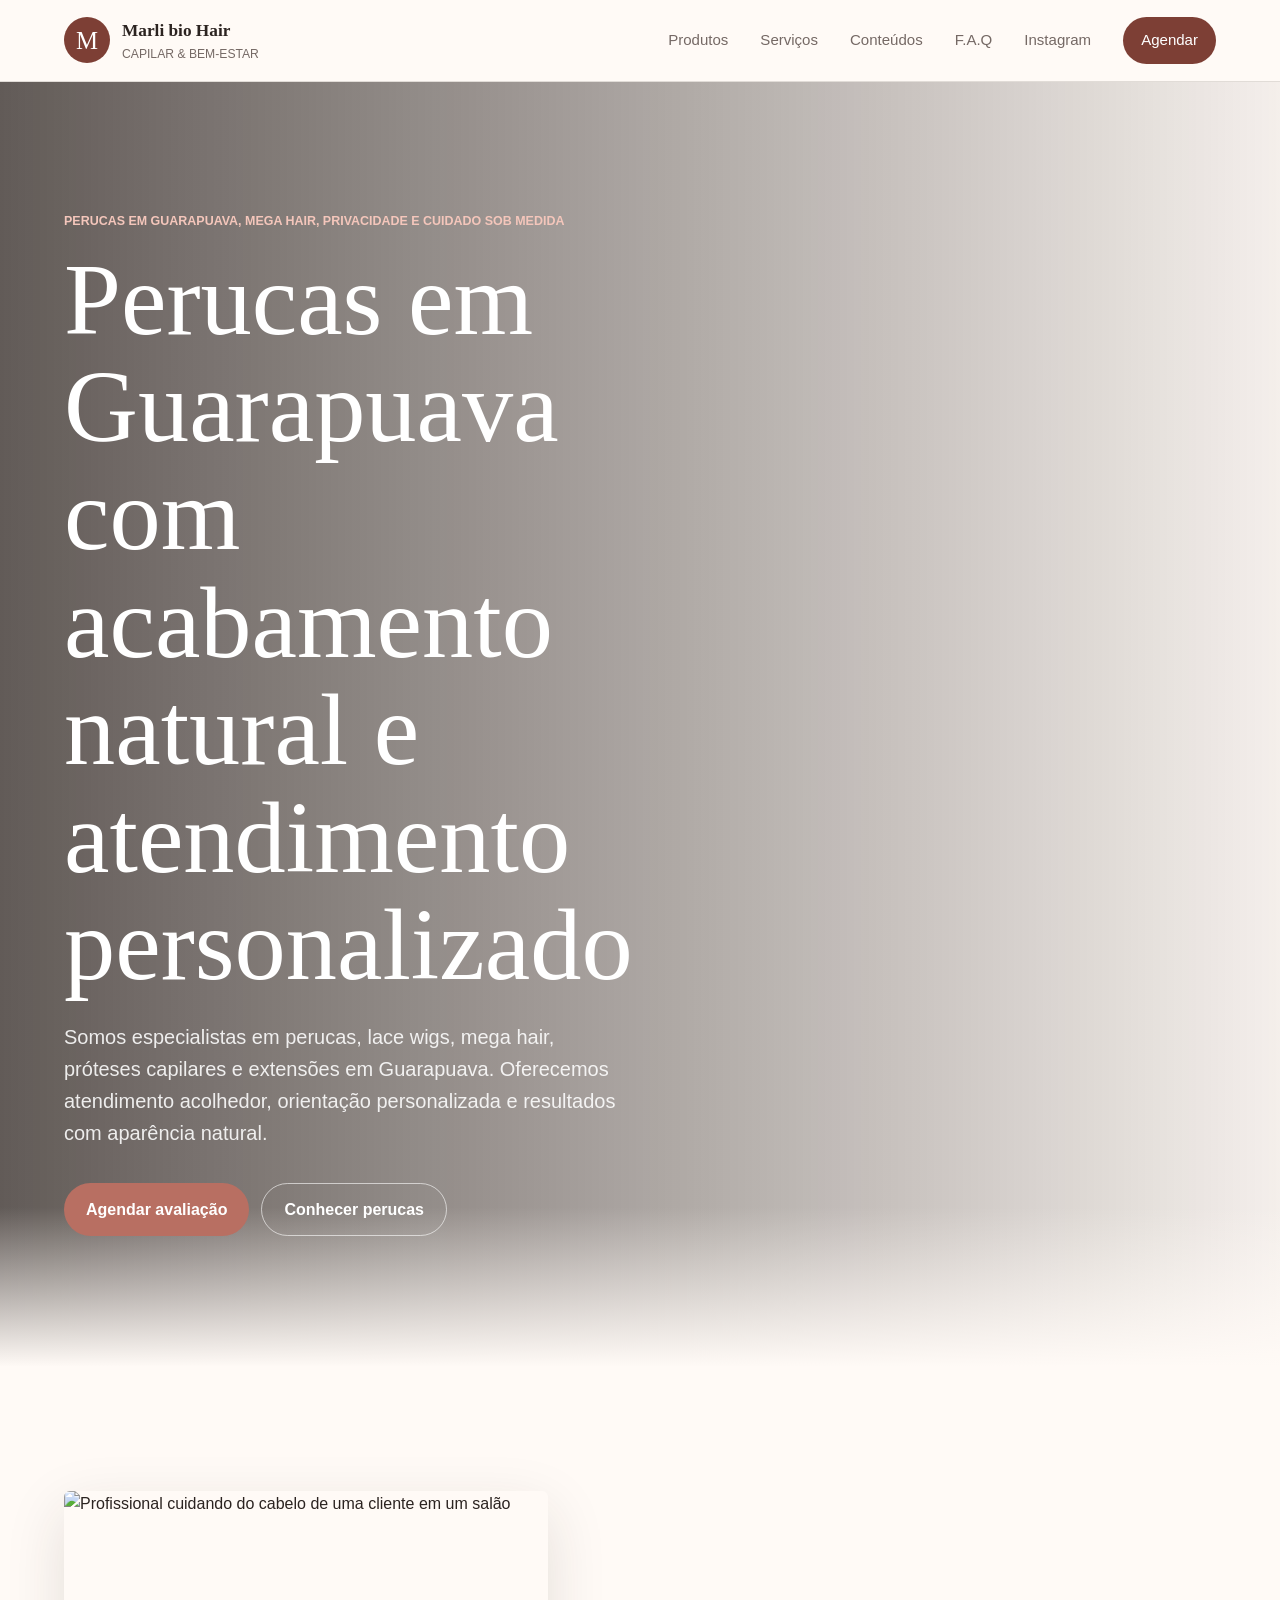
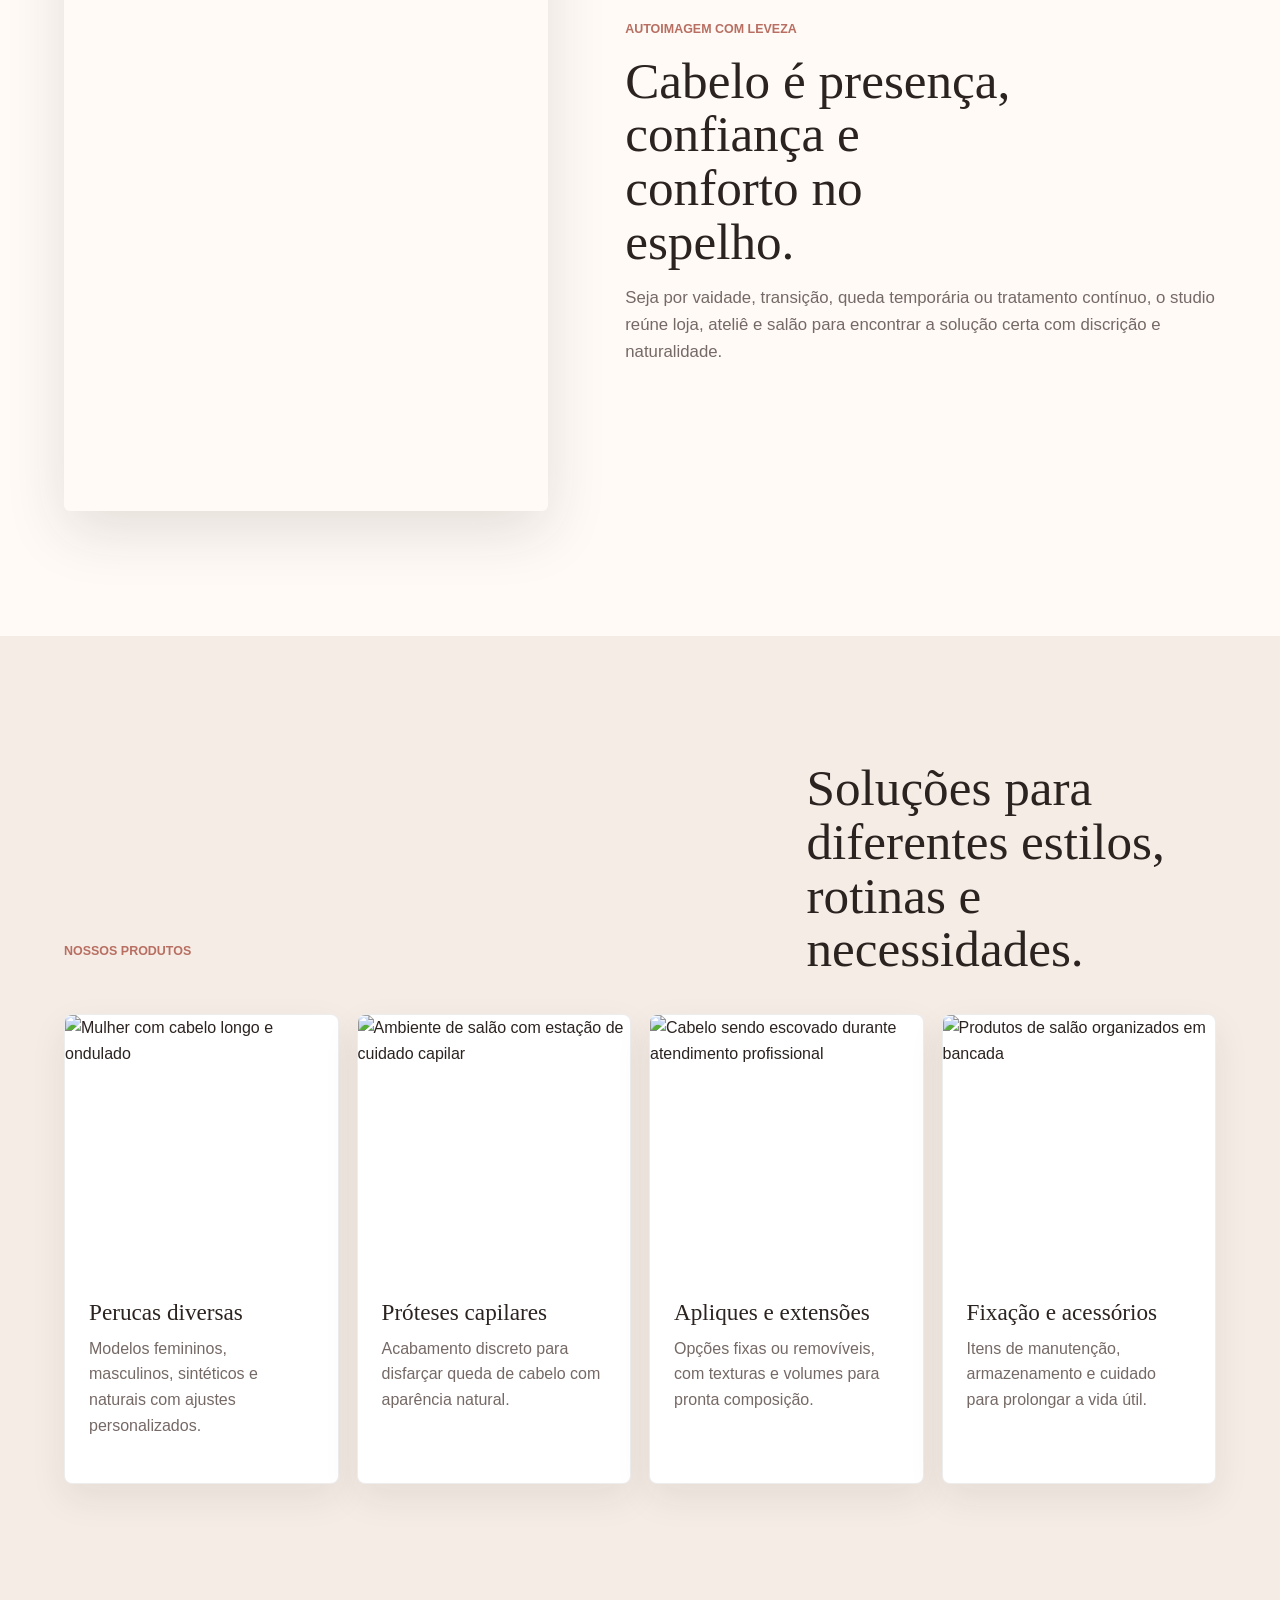
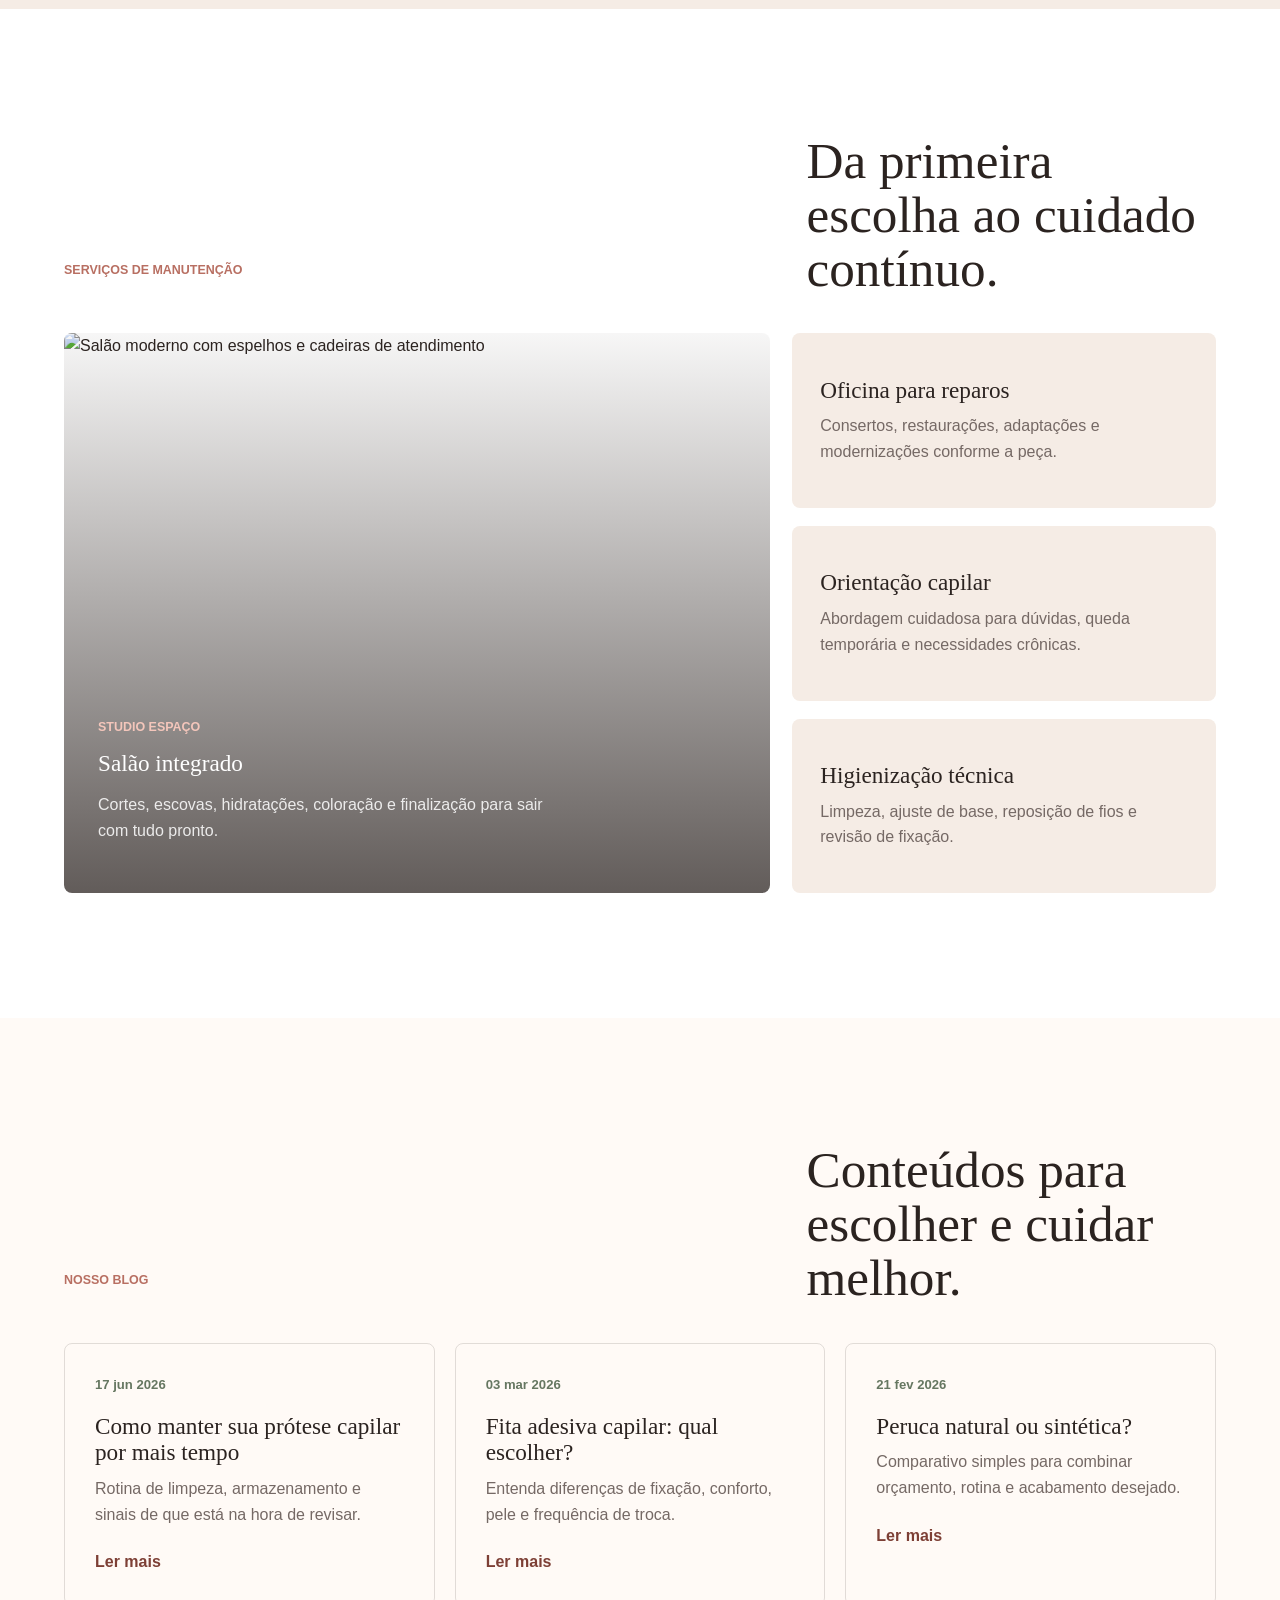
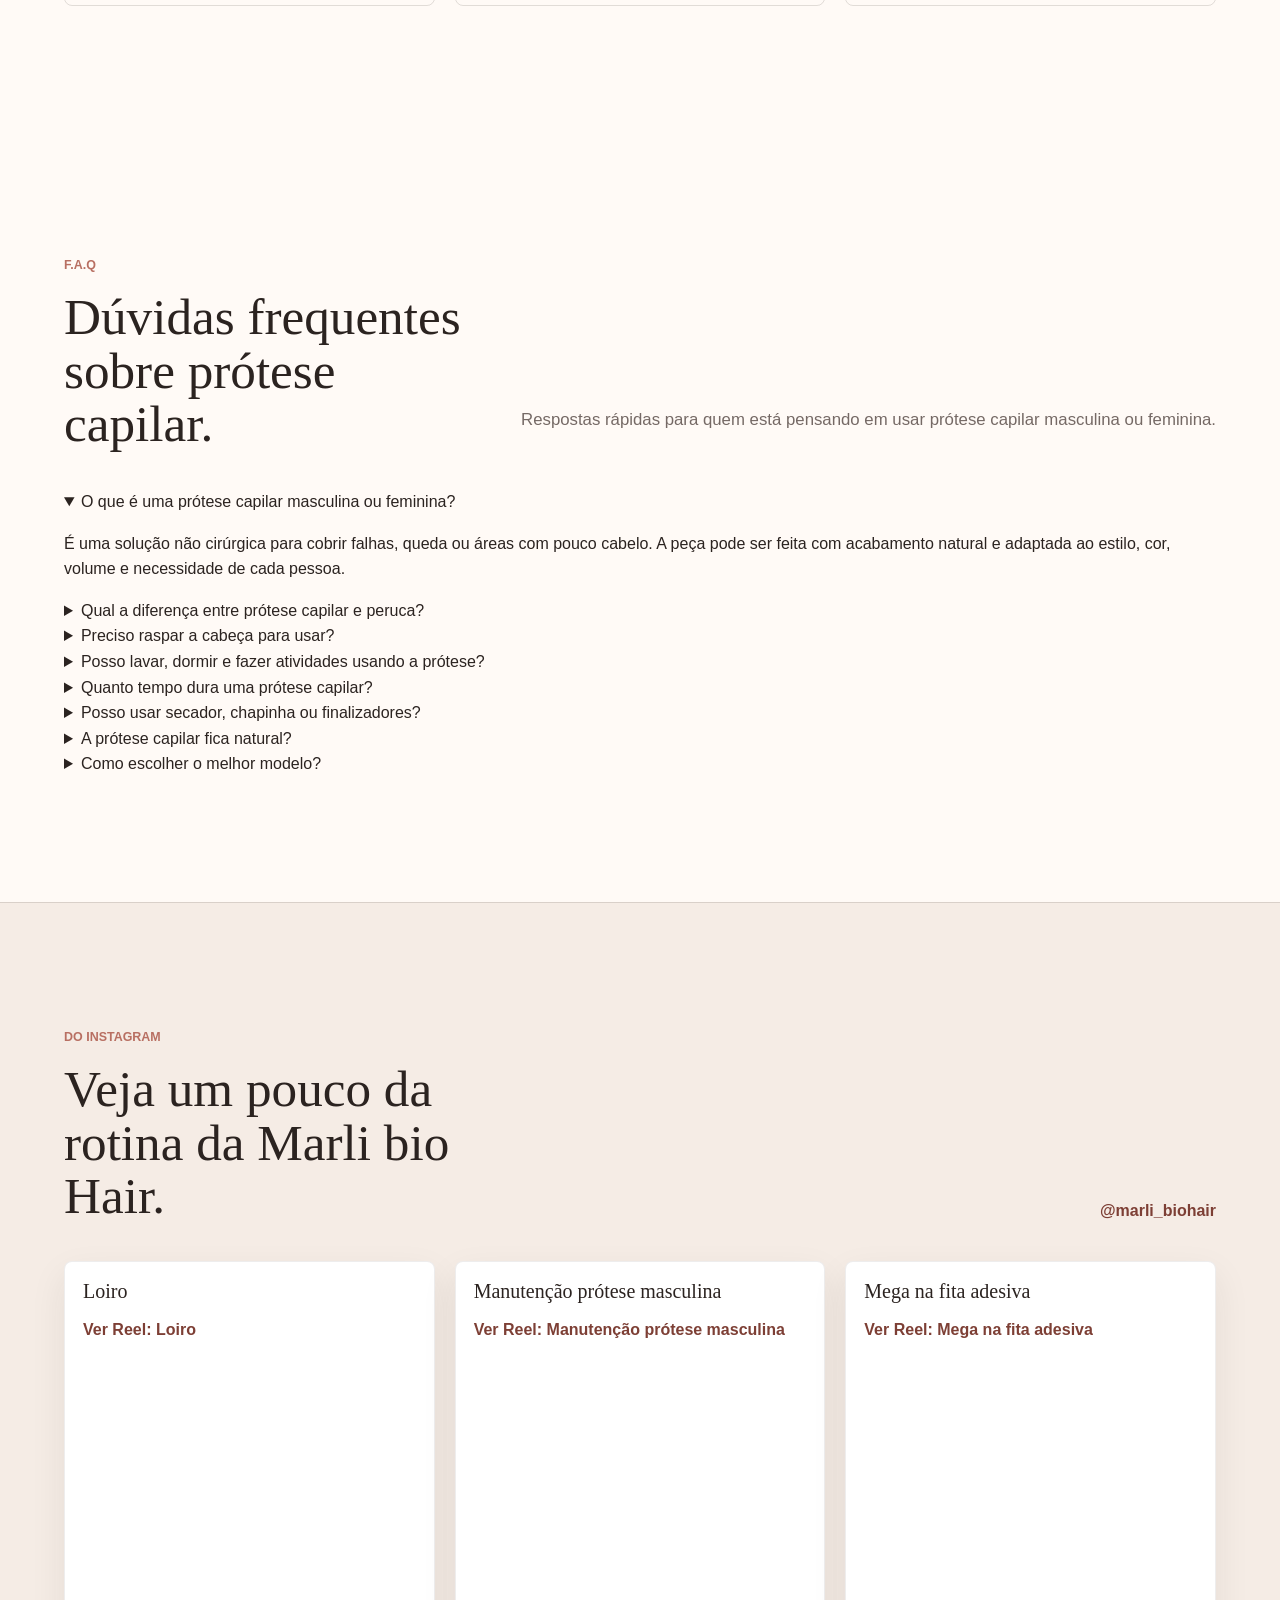
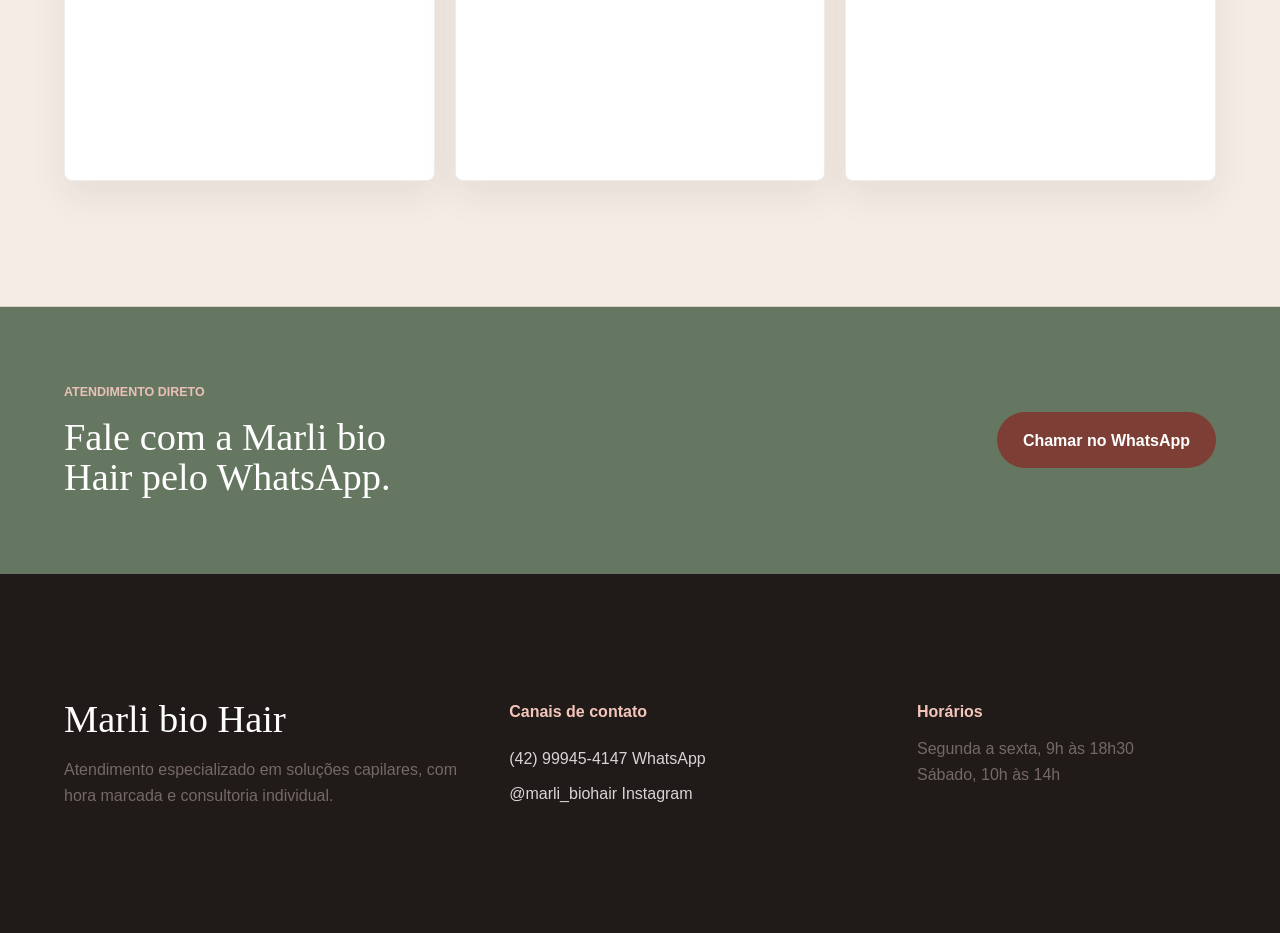
==== commit a2b892ad: "refactor" ====
--- a/perucas-guarapuava.html
+++ b/perucas-guarapuava.html
@@ -3,26 +3,90 @@
   <head>
     <meta charset="UTF-8">
 
+    <meta name="google-site-verification" content="p87j6fFoMUmiexl7LLReuClrh7MKKLzC9UARCXUwzNo"  charset="UTF-8" />
+
     <meta name="viewport" content="width=device-width, initial-scale=1.0">
-    
-    <meta name="description" content="Loja de perucas em Guarapuava. Trabalhamos com lace wigs, cabelos naturais, próteses capilares e atendimento personalizado.">
-    <meta name="keywords" content="perucas guarapuava, lace wig guarapuava, cabelo humano guarapuava, prótese capilar, perucas femininas">
-
+    <meta property="site_name" content="Marli Bio Hair Guarapuava">
+    <meta name="description" content="Protese capilar, Perucas masculina e feminina, mega hair em Guarapuava. Trabalhamos com lace wigs, cabelos naturais, próteses capilares, mega hair fita adesiva, e atendimento personalizado.">
+    <meta name="keywords" content="perucas guarapuava, mega hair, mega hair fita adesiva, lace wig guarapuava, cabelo humano guarapuava, prótese capilar, perucas femininas">
+    <meta name="application-name" content="Marli Bio Hair Guarapuava">
+    <meta name="apple-mobile-web-app-title" content="Marli Bio Hair Guarapuava">
     <meta name="robots" content="index, follow">
     <link rel="canonical" href="https://leads777-gif.github.io/marli-bio-hair/">
-
-    <meta property="og:title" content="Perucas em Guarapuava | Marli Bio Hair">
-    <meta property="og:description" content="Perucas, Lace Wig, cabelos naturais e próteses capilares em Guarapuava.">
+    <meta property="og:site_name" content="Marli Bio Hair Guarapuava">
+    <meta property="og:title" content="Marli Bio Hair Guarapuava">
+    <meta property="og:description" content="Perucas, Lace Wig, mega hair fita adesivam, cabelos naturais e próteses capilares em Guarapuava.">
     <meta property="og:type" content="website">
     <meta property="og:url" content="https://leads777-gif.github.io/marli-bio-hair/">
-    <title>Perucas em Guarapuava | Marli Bio Hair - Lace Wig e Cabelos Naturais</title>
+
+    <title>Marli Bio Hair Guarapuava - Lace Wig, Mega Hair e porteses  Cabelos Naturais</title>
 
     <link rel="preconnect" href="https://images.unsplash.com">
     <link rel="stylesheet" href="styles.css">
   </head>
+  <script type="application/ld+json"> 
+    { "@context": "https://schema.org", "@type": "BeautySalon", "name": "Marli Bio Hair Guarapuava", "url": "https://leads777-gif.github.io/marli-bio-hair/", "sameAs": [ "https://www.instagram.com/marli_biohair" ] } 
+  </script>
+  <script type="application/ld+json">
+    {
+      "@context": "https://schema.org",
+      "@type": "FAQPage",
+      "mainEntity": [
+        {
+          "@type": "Question",
+          "name": "Onde comprar perucas em Guarapuava?",
+          "acceptedAnswer": {
+            "@type": "Answer",
+            "text": "A Marli Bio Hair é especializada em perucas em Guarapuava, oferecendo lace wigs, mega hair, perucas de cabelo humano e próteses capilares."
+          }
+        },
+        {
+          "@type": "Question",
+          "name": "Vocês trabalham com lace wig em Guarapuava?",
+          "acceptedAnswer": {
+            "@type": "Answer",
+            "text": "Sim, trabalhamos com lace wigs de alta qualidade com acabamento natural."
+          }
+        },
+        {
+          "@type": "Question",
+          "name": "As perucas são de cabelo humano?",
+          "acceptedAnswer": {
+            "@type": "Answer",
+            "text": "Sim, temos perucas de cabelo humano e também opções sintéticas de alta qualidade."
+          }
+        },
+        {
+          "@type": "Question",
+          "name": "Posso agendar atendimento em Guarapuava?",
+          "acceptedAnswer": {
+            "@type": "Answer",
+            "text": "Sim, o atendimento é feito via agendamento pelo WhatsApp com atendimento personalizado."
+          }
+        },
+        {
+          "@type": "Question",
+          "name": "Vocês fazem manutenção de perucas?",
+          "acceptedAnswer": {
+            "@type": "Answer",
+            "text": "Sim, oferecemos manutenção, ajustes e cuidados para perucas e lace wigs."
+          }
+        }
+      ]
+    }
+  </script>
+    <!-- Google tag (gtag.js) -->
+  <script async src="https://www.googletagmanager.com/gtag/js?id=G-LJX2YE1E6P"></script>
+  <script>
+    window.dataLayer = window.dataLayer || [];
+    function gtag(){dataLayer.push(arguments);}
+    gtag('js', new Date());
+
+    gtag('config', 'G-LJX2YE1E6P');
+  </script>
   <body>
     <header class="site-header" id="topo">
-      <a class="brand" href="#topo" aria-label="Marli bio Hair">
+      <a class="brand" href="/marli-bio-hair/perucas-guarapuava.html" aria-label="Marli bio Hair">
         <span class="brand-mark">M</span>
         <span>
           <strong>Marli bio Hair</strong>
@@ -39,8 +103,8 @@
       <nav class="nav" id="menu" aria-label="Navegação principal">
         <a href="#produtos">Produtos</a>
         <a href="#servicos">Serviços</a>
-        <a href="#diferenciais">Diferenciais</a>
         <a href="#conteudos">Conteúdos</a>
+        <a href="#faq">F.A.Q</a>
         <a href="#instagram">Instagram</a>
         <a class="nav-cta" href="https://wa.me/5542999454147" target="_blank" rel="noopener">Agendar</a>
       </nav>
@@ -53,12 +117,12 @@
 
         <div class="hero-content">
 
-          <p class="eyebrow">Perucas em Guarapuava | Tradição, privacidade e cuidado sob medida</p>
+          <p class="eyebrow">Perucas em Guarapuava, mega hair, privacidade e cuidado sob medida</p>
 
           <h1>Perucas em Guarapuava com acabamento natural e atendimento personalizado</h1>
 
           <p>
-            Somos especialistas em perucas, lace wigs, próteses capilares e extensões em Guarapuava.
+            Somos especialistas em perucas, lace wigs, mega hair, próteses capilares e extensões em Guarapuava.
             Oferecemos atendimento acolhedor, orientação personalizada e resultados com aparência natural.
           </p>
 
@@ -179,22 +243,6 @@
               <p>Limpeza, ajuste de base, reposição de fios e revisão de fixação.</p>
             </article>
           </div>
-        </div>
-      </section>
-
-      <section class="differentials section-pad" id="diferenciais">
-        <div class="section-heading">
-          <p class="eyebrow">Diferenciais</p>
-          <h2>Detalhes que tornam o atendimento mais seguro, bonito e pessoal.</h2>
-        </div>
-
-        <div class="diff-grid">
-          <div>Processos artesanais de elaboração e acabamento</div>
-          <div>Cabines individualizadas para privacidade</div>
-          <div>Banco de cabelos selecionados para personalização</div>
-          <div>Ateliê, loja e salão no mesmo espaço</div>
-          <div>Entrega discreta e embalagem cuidadosa</div>
-          <div>Acompanhamento após a compra e manutenção</div>
         </div>
       </section>
 
@@ -261,6 +309,84 @@
           </article>
         </div>
       </section>
+
+      
+      <section class="faq section-pad" id="faq">
+        <div class="section-heading">
+          <div>
+            <p class="eyebrow">F.A.Q</p>
+            <h2>Dúvidas frequentes sobre prótese capilar.</h2>
+          </div>
+          <p>Respostas rápidas para quem está pensando em usar prótese capilar masculina ou feminina.</p>
+        </div>
+
+        <div class="faq-list">
+          <details open>
+            <summary>O que é uma prótese capilar masculina ou feminina?</summary>
+            <p>
+              É uma solução não cirúrgica para cobrir falhas, queda ou áreas com pouco cabelo.
+              A peça pode ser feita com acabamento natural e adaptada ao estilo, cor, volume e necessidade de cada pessoa.
+            </p>
+          </details>
+
+          <details>
+            <summary>Qual a diferença entre prótese capilar e peruca?</summary>
+            <p>
+              A peruca normalmente cobre toda a cabeça e pode ser retirada com facilidade. Já a prótese capilar costuma ser fixada
+              em uma área específica com cola, fita, presilhas ou outro método indicado, trazendo mais segurança para a rotina.
+            </p>
+          </details>
+
+          <details>
+            <summary>Preciso raspar a cabeça para usar?</summary>
+            <p>
+              Depende do modelo e da forma de fixação. Em alguns casos, raspar uma pequena área melhora a aderência.
+              Em outros, é possível usar métodos que preservam os fios existentes.
+            </p>
+          </details>
+
+          <details>
+            <summary>Posso lavar, dormir e fazer atividades usando a prótese?</summary>
+            <p>
+              Sim, quando a peça está bem ajustada e a manutenção está em dia. A rotina de lavagem, secagem e cuidados deve seguir
+              a orientação profissional para preservar a base, os fios e a fixação.
+            </p>
+          </details>
+
+          <details>
+            <summary>Quanto tempo dura uma prótese capilar?</summary>
+            <p>
+              A durabilidade varia conforme o tipo de base, qualidade dos fios, frequência de uso e cuidados em casa.
+              Manutenções periódicas ajudam a manter o visual bonito e confortável por mais tempo.
+            </p>
+          </details>
+
+          <details>
+            <summary>Posso usar secador, chapinha ou finalizadores?</summary>
+            <p>
+              Em peças com cabelo humano, geralmente é possível usar calor e finalizadores com moderação.
+              O ideal é evitar excesso de temperatura e usar produtos adequados para não ressecar ou danificar a peça.
+            </p>
+          </details>
+
+          <details>
+            <summary>A prótese capilar fica natural?</summary>
+            <p>
+              Sim, quando cor, textura, densidade, corte e acabamento são bem escolhidos. A naturalidade também depende da aplicação
+              e da manutenção correta.
+            </p>
+          </details>
+
+          <details>
+            <summary>Como escolher o melhor modelo?</summary>
+            <p>
+              O melhor modelo depende da área a ser coberta, rotina, tipo de fio, sensibilidade da pele e resultado desejado.
+              Uma avaliação ajuda a indicar a peça e a fixação mais confortáveis para cada caso.
+            </p>
+          </details>
+        </div>
+      </section>
+
 
       <section class="instagram-preview section-pad" id="instagram" aria-label="Prévia do Instagram da Marli bio Hair">
         <div class="section-heading">
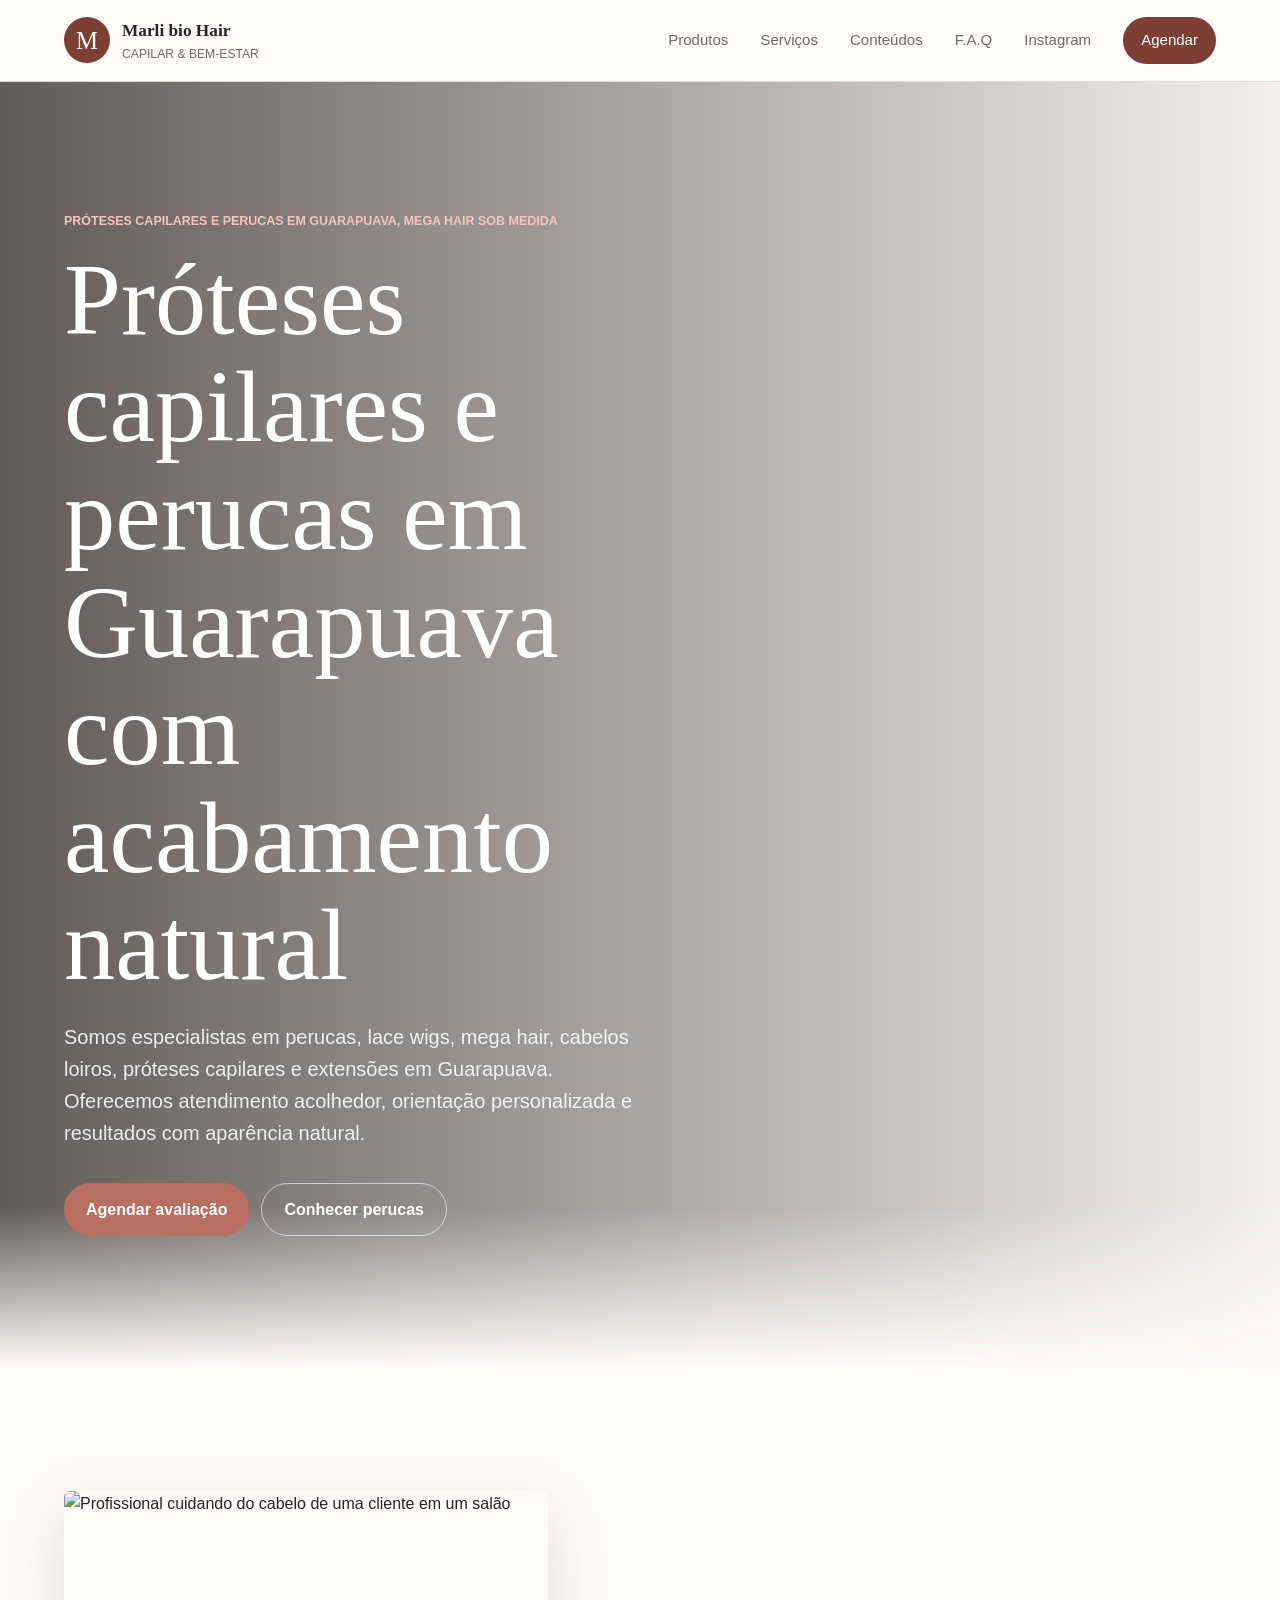
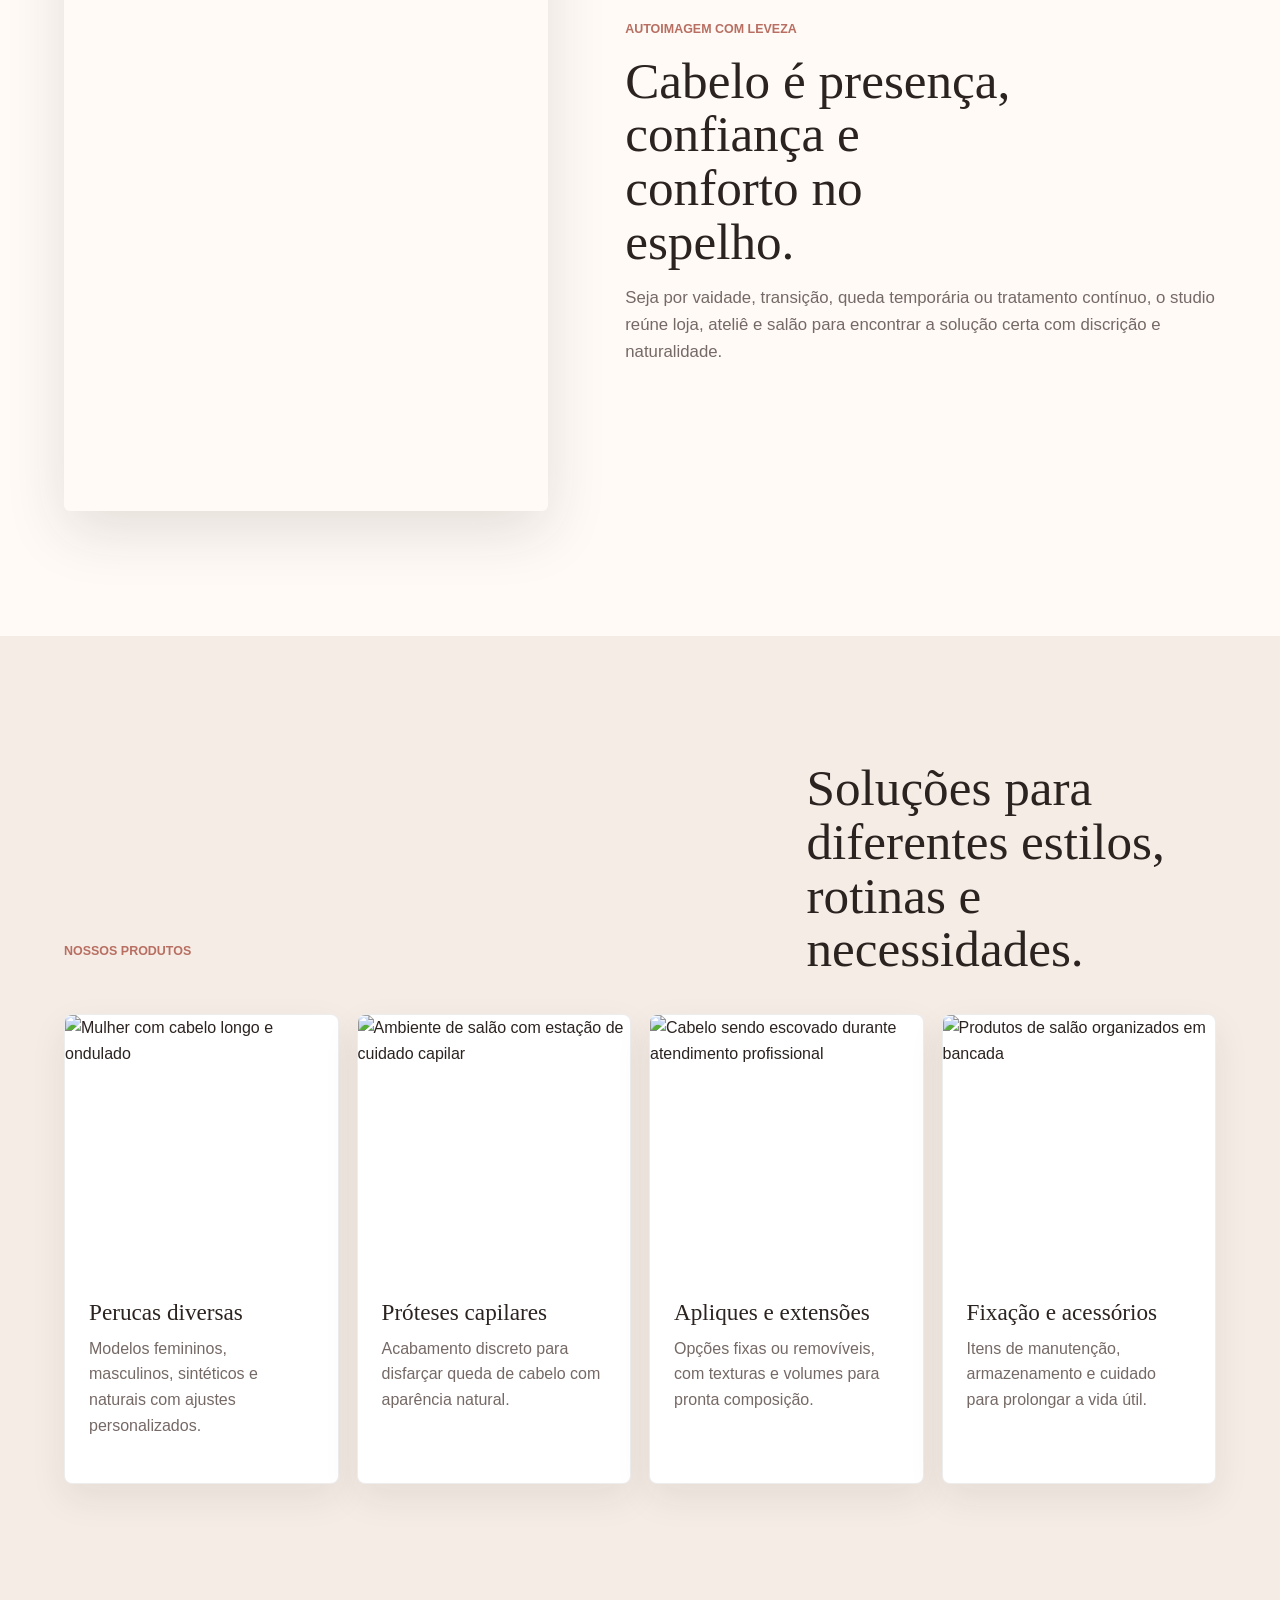
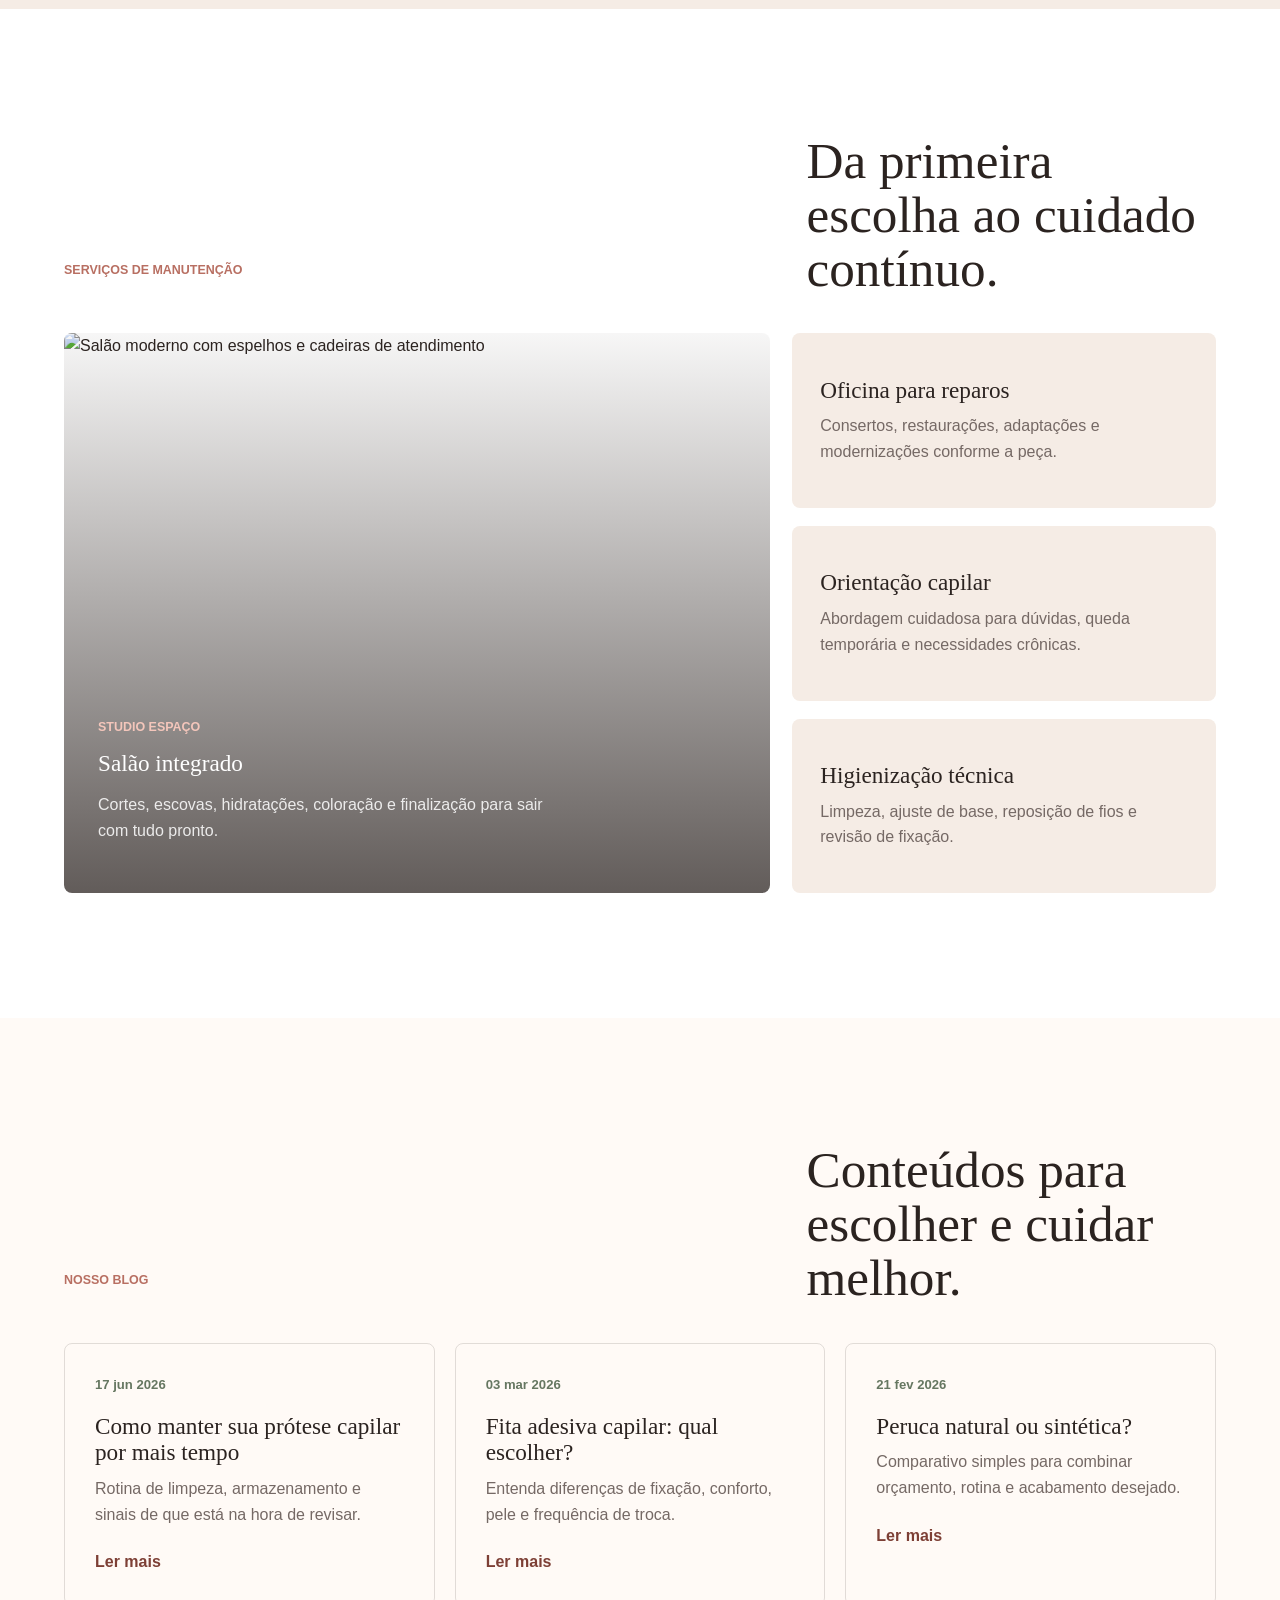
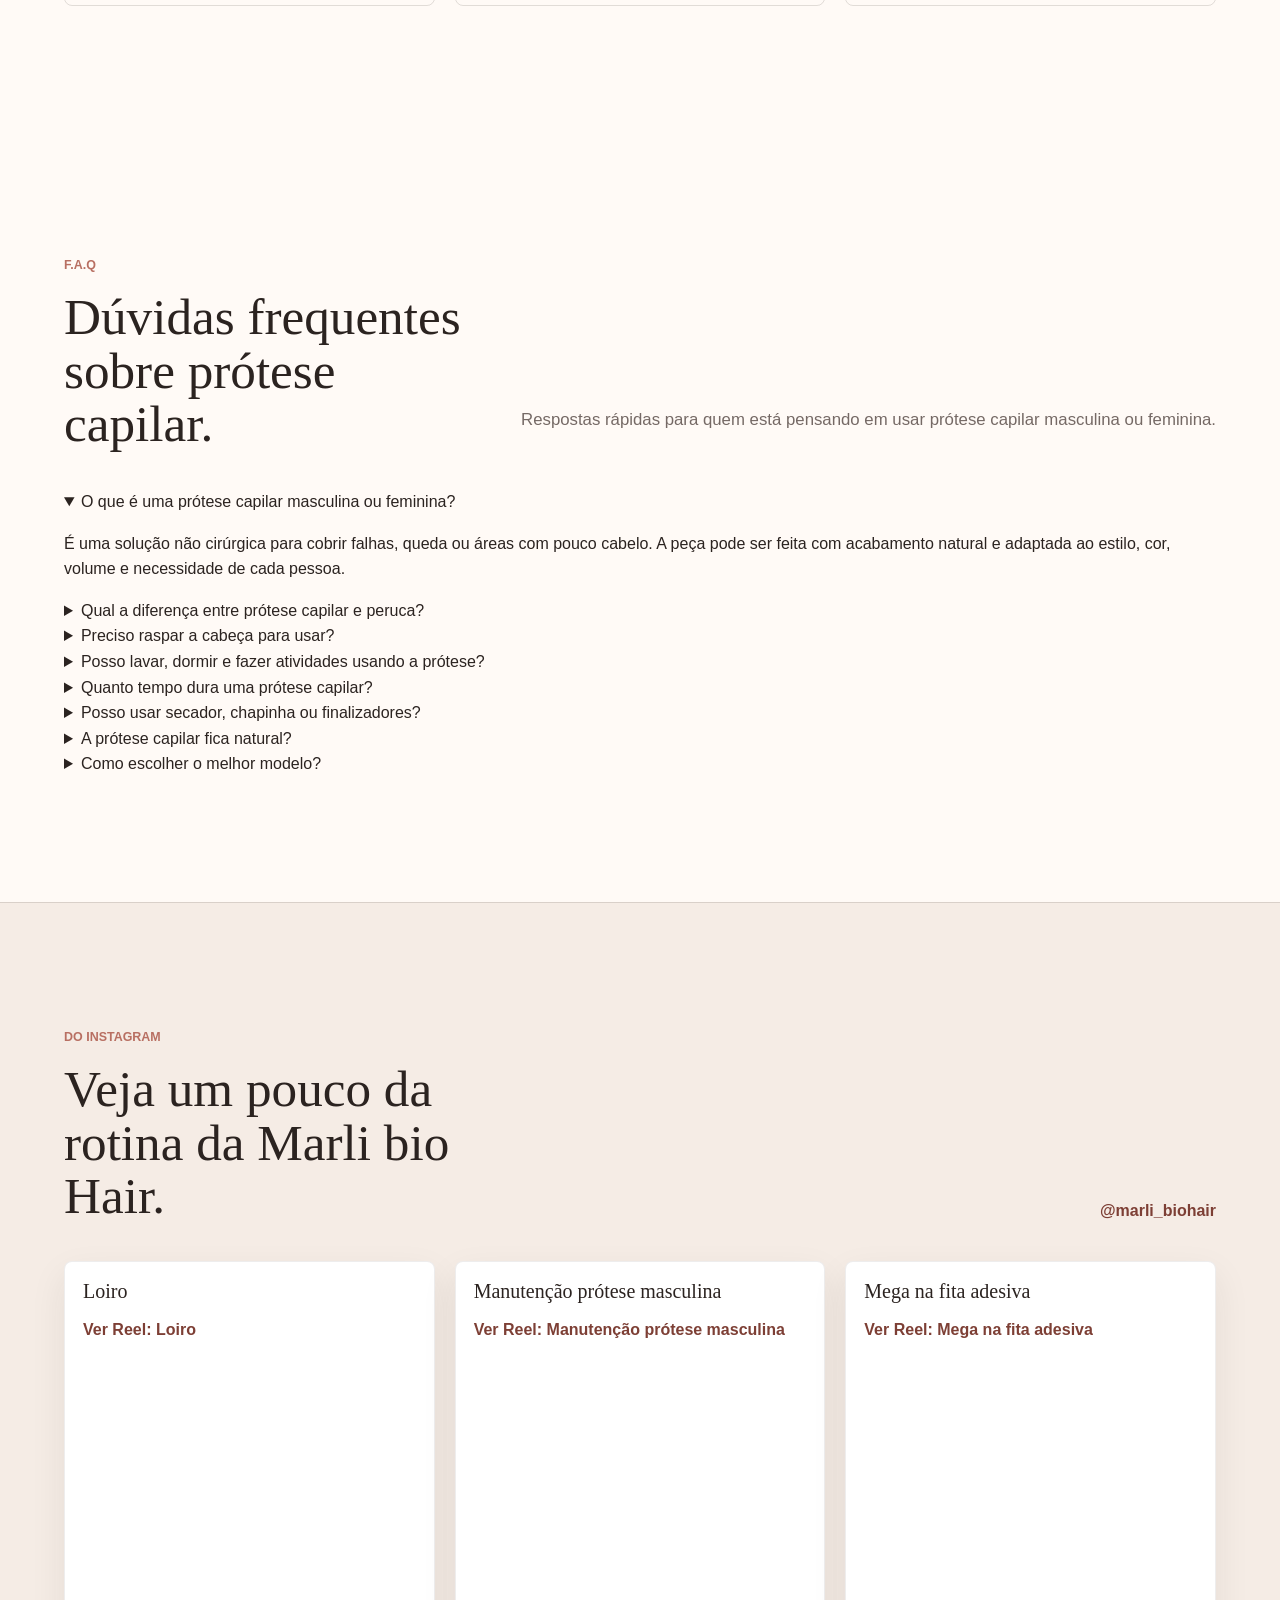
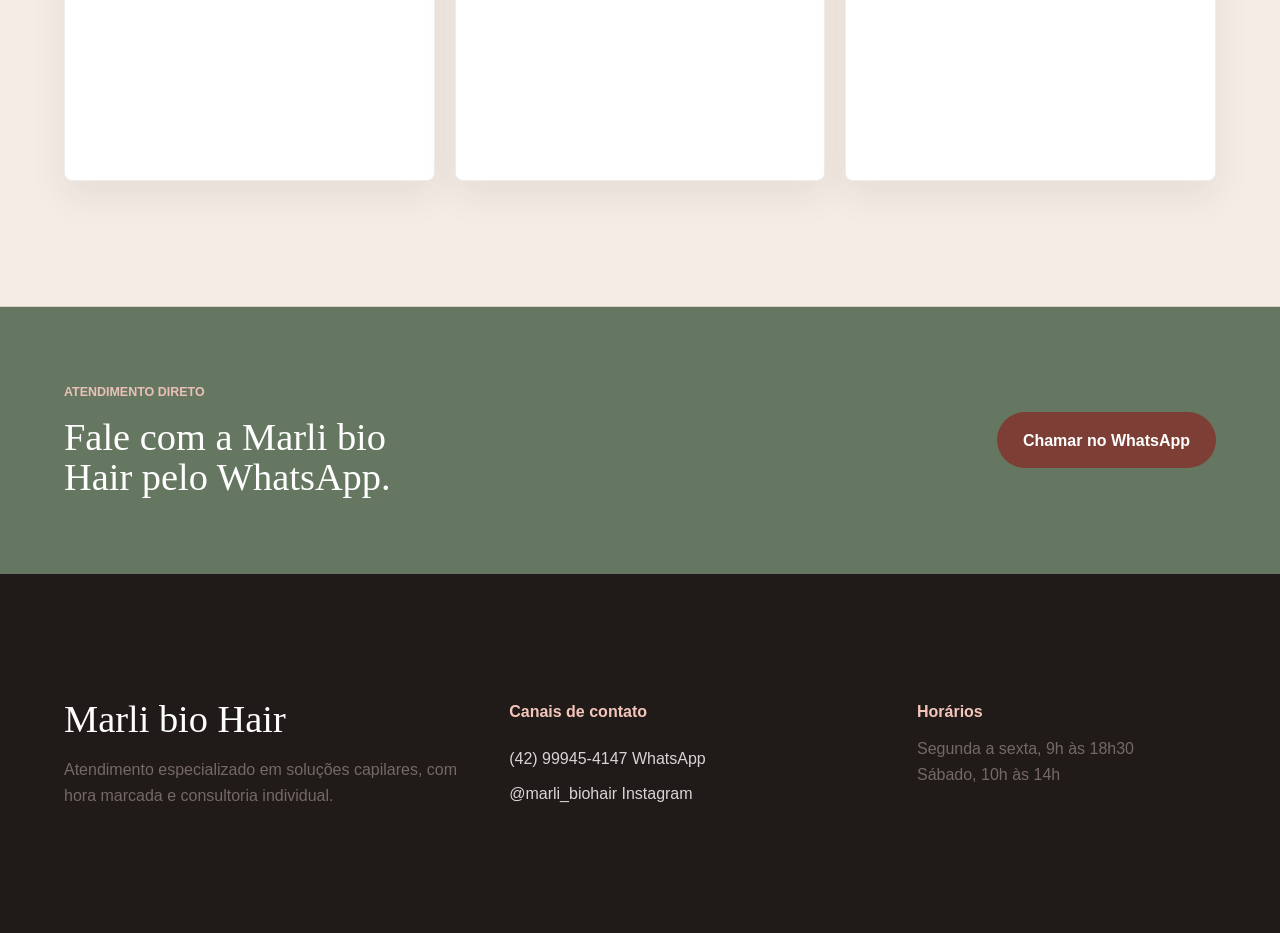
==== commit 278990f6: "refactor" ====
--- a/perucas-guarapuava.html
+++ b/perucas-guarapuava.html
@@ -117,12 +117,12 @@
 
         <div class="hero-content">
 
-          <p class="eyebrow">Perucas em Guarapuava, mega hair, privacidade e cuidado sob medida</p>
-
-          <h1>Perucas em Guarapuava com acabamento natural e atendimento personalizado</h1>
+          <p class="eyebrow">Próteses capilares e perucas em Guarapuava, mega hair sob medida</p>
+
+          <h1>Próteses capilares e perucas em Guarapuava com acabamento natural</h1>
 
           <p>
-            Somos especialistas em perucas, lace wigs, mega hair, próteses capilares e extensões em Guarapuava.
+            Somos especialistas em perucas, lace wigs, mega hair, cabelos loiros, próteses capilares e extensões em Guarapuava.
             Oferecemos atendimento acolhedor, orientação personalizada e resultados com aparência natural.
           </p>
 
